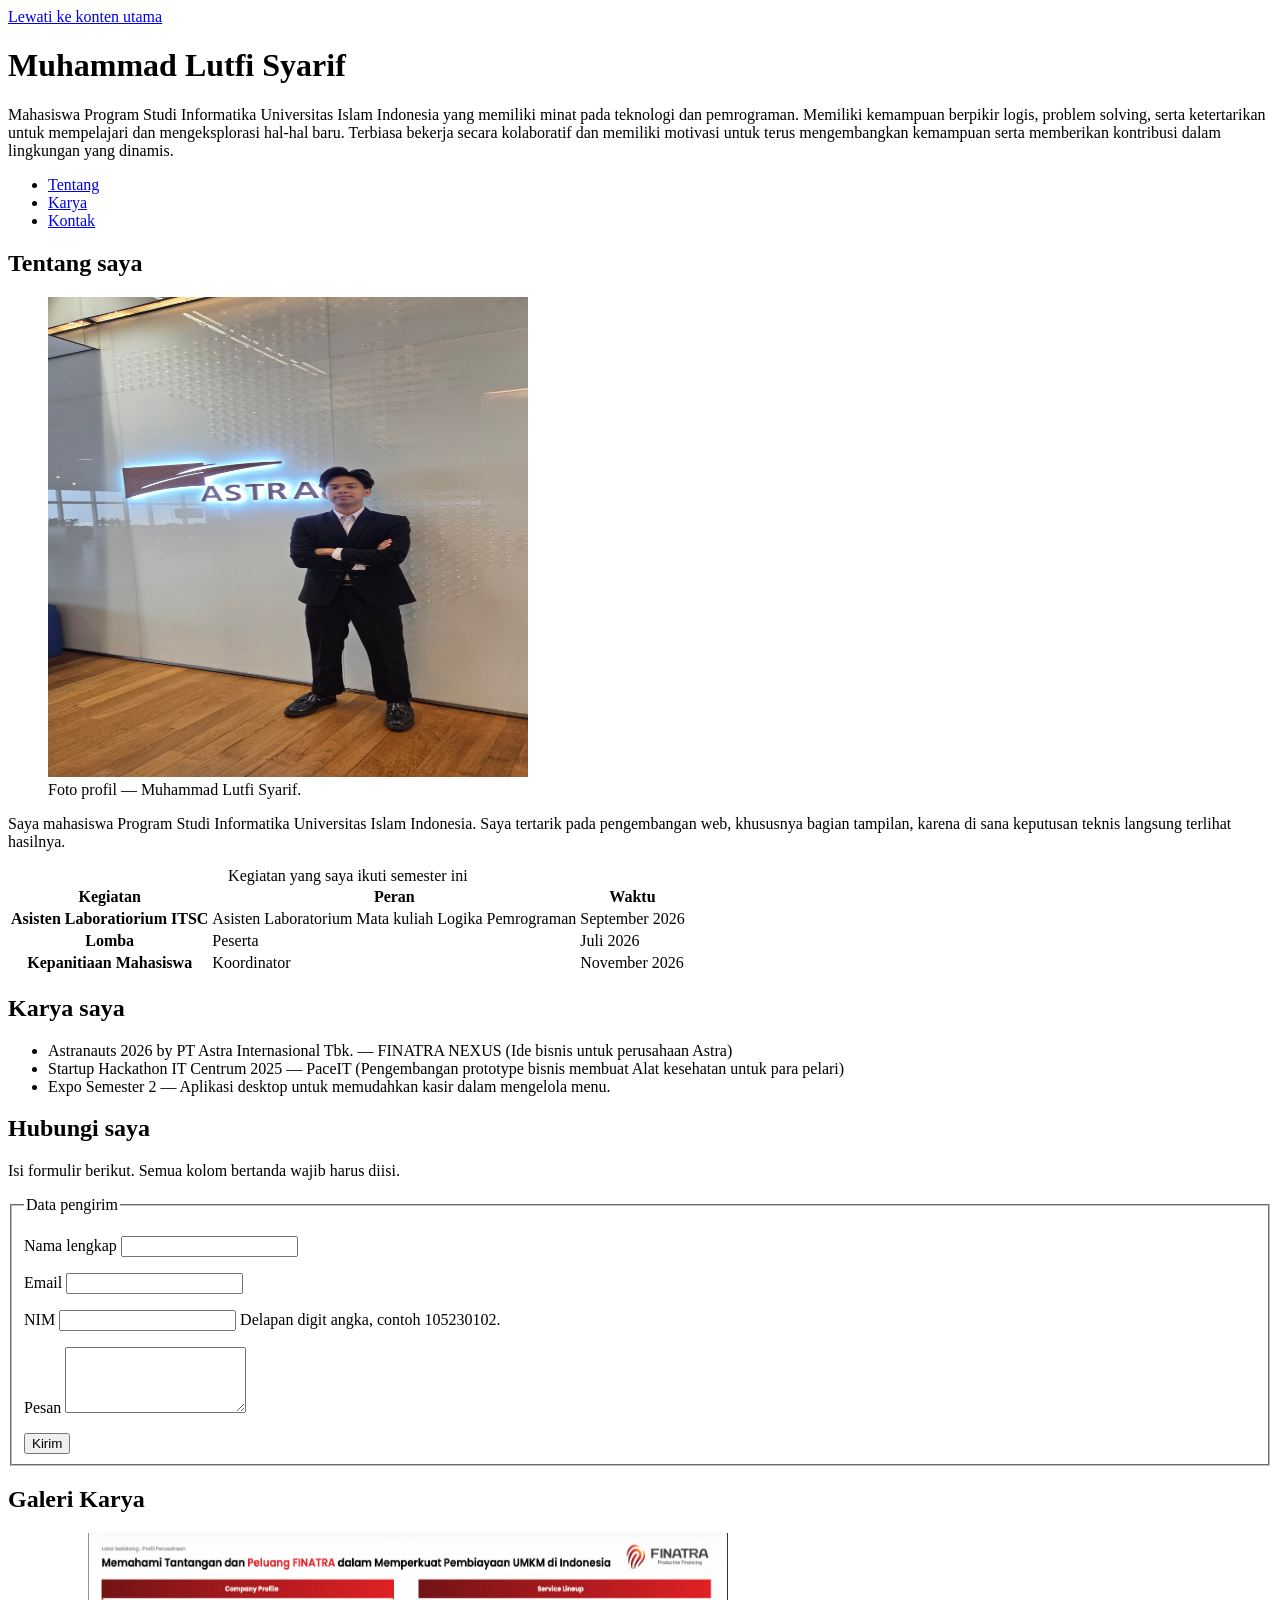
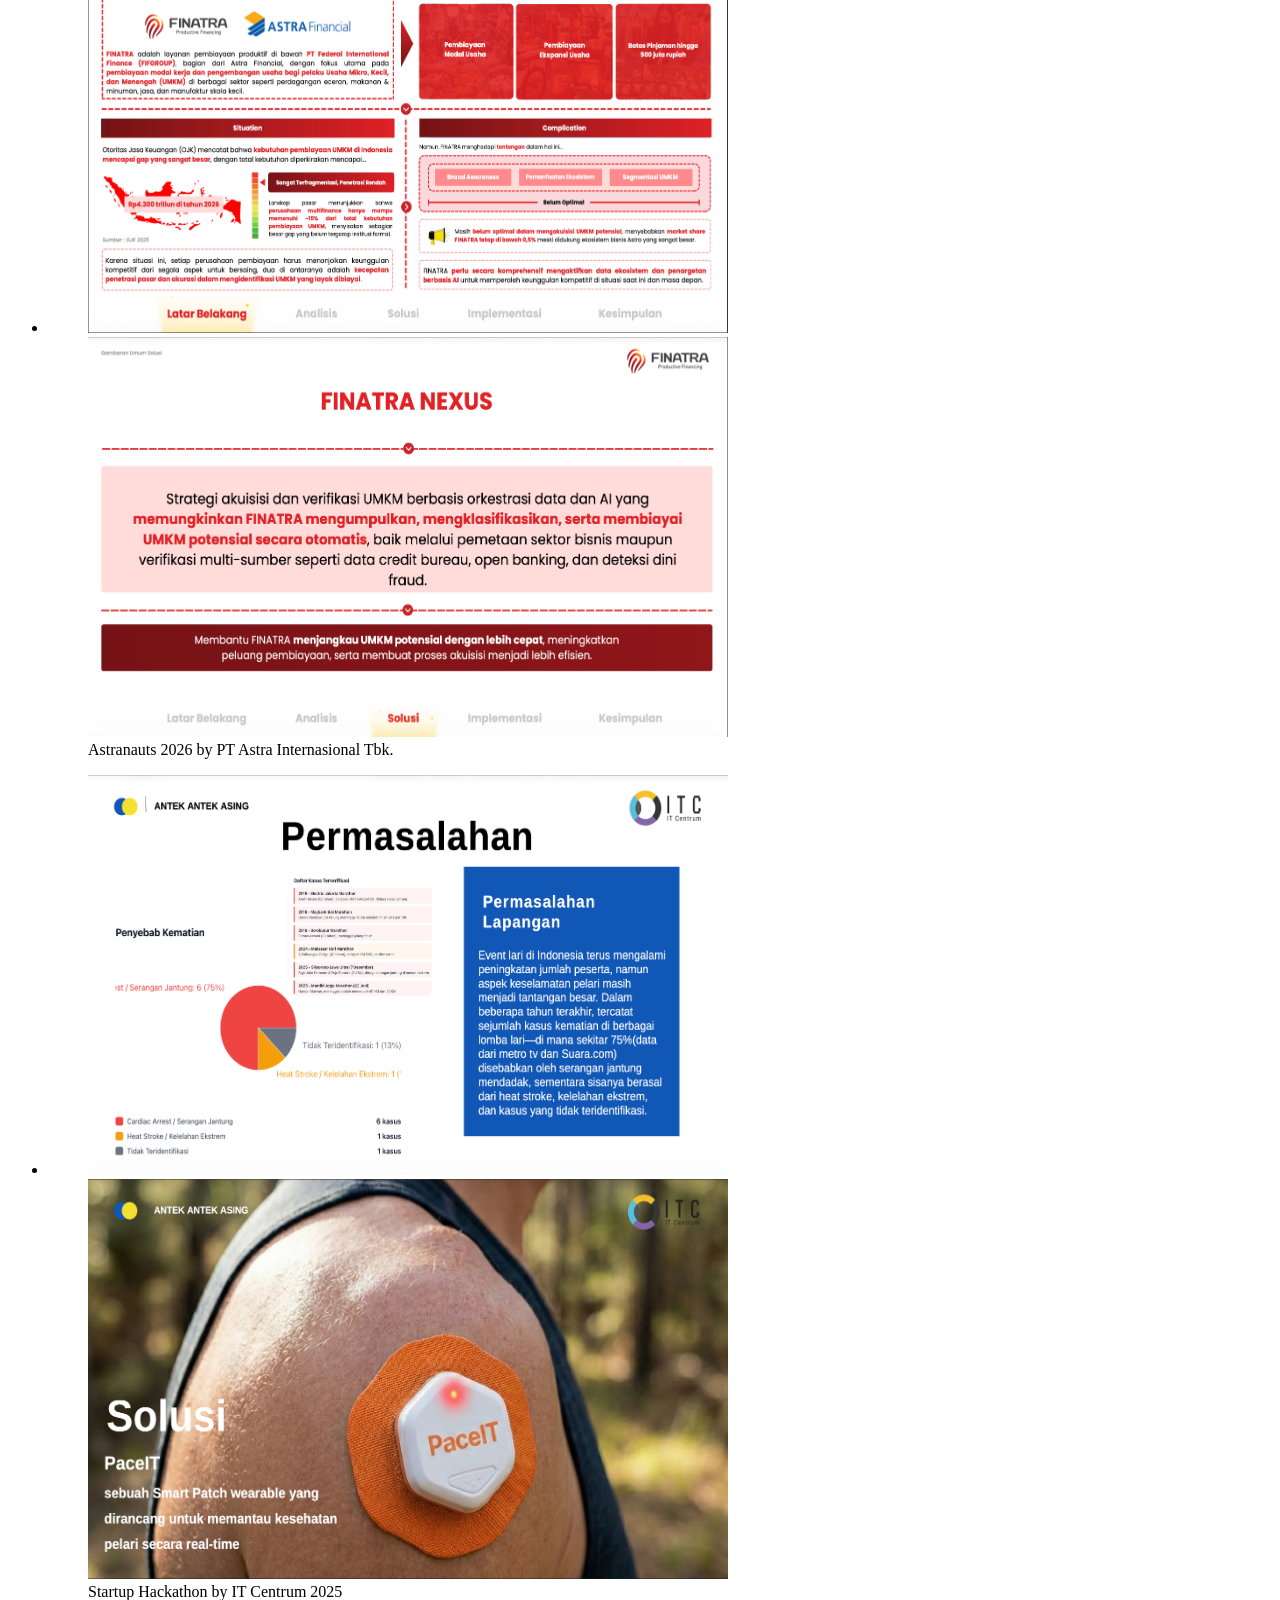
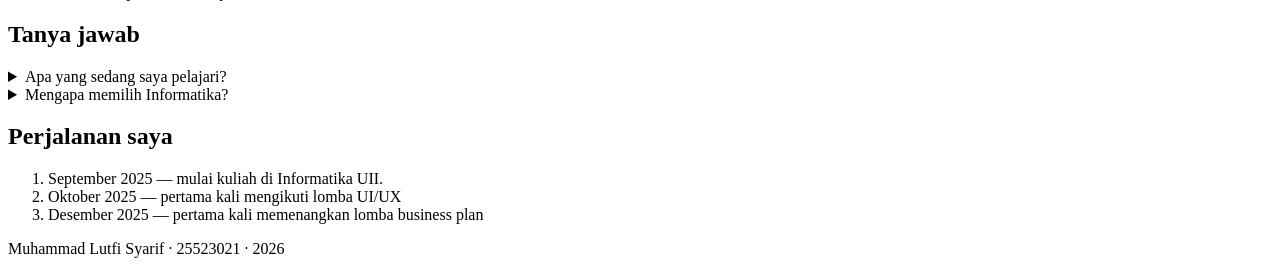
==== profil.html @ d267c4f4 "menambahkan 3 section" ====
<!DOCTYPE html>
<!--
  KERANGKA PROFIL — PABW 2026/2027 — Pertemuan 4
  ==================================================================
  Berkas ini SUDAH LENGKAP dan sudah lolos W3C Nu Html Checker serta
  Lighthouse Accessibility. JANGAN mengubah struktur, landmark, label,
  atau alt untuk memperbaiki tampilan — tampilan diubah dari berkas CSS.

  Tugas Anda di Pertemuan 4:
    1. Ganti isi yang ditandai  [ISI]  dengan milik Anda sendiri.
    2. Buat lima berkas CSS di folder css/ lalu buka komentar
       lima baris <link> di bawah  (lihat Lembar D).
    3. WAJIB — tambahkan MINIMAL TIGA bagian baru di dalam <main>,
       masing-masing memakai elemen semantik yang belum terpakai dan
       berbeda satu sama lain  (lihat Lembar B.3). Setiap bagian wajib
       diberi gaya memakai token yang sama, lalu dievaluasi W3C dan WCAG.
-->
<html lang="id">
<head>
  <meta charset="utf-8">
  <meta name="viewport" content="width=device-width, initial-scale=1">
  <meta name="color-scheme" content="light dark">
  <!-- ISI 1 — judul tab dan hasil pencarian. Ganti dengan nama Anda. -->
  <title>Profil Muhammad Lutfi Syarif — PABW 2026/2027</title>
  <meta name="description" content="Halaman profil mahasiswa PABW: tentang saya, karya, dan kontak.">

  <!-- LEMBAR D — buat lima berkas di folder css/, lalu buka komentar ini.
       URUTAN PEMUATAN MENENTUKAN CASCADE: tokens, base, layout, komponen, tema.
       Lapisan paling bawah menang tanpa perlu !important. -->
  <link rel="stylesheet" href="css/tokens.css">
  <link rel="stylesheet" href="css/base.css">
  <link rel="stylesheet" href="css/layout.css">
  <link rel="stylesheet" href="css/komponen.css">
  <link rel="stylesheet" href="css/tema.css">
</head>
<body>
  <a class="lewati" href="#utama">Lewati ke konten utama</a>

  <header class="kepala">
    <!-- ISI 2 — nama Anda, atau nama panggilan yang Anda pakai. -->
    <h1>Muhammad Lutfi Syarif</h1>
    <!-- ISI 3 — satu kalimat tentang diri Anda. -->
    <p class="tagline">Mahasiswa Program Studi Informatika Universitas Islam Indonesia yang memiliki minat
pada teknologi dan pemrograman. Memiliki kemampuan berpikir logis, problem solving,
serta ketertarikan untuk mempelajari dan mengeksplorasi hal-hal baru. Terbiasa bekerja
secara kolaboratif dan memiliki motivasi untuk terus mengembangkan kemampuan serta
memberikan kontribusi dalam lingkungan yang dinamis.</p>
    <nav aria-label="Navigasi utama">
      <ul>
        <li><a href="#tentang">Tentang</a></li>
        <li><a href="#karya">Karya</a></li>
        <li><a href="#kontak">Kontak</a></li>
      </ul>
    </nav>
  </header>

  <main id="utama">

    <section id="tentang">
      <h2>Tentang saya</h2>

      <figure class="foto">
        <!-- ISI 4 — pakai foto Anda sendiri dengan nama berkas yang sama,
             atau biarkan berkas contoh apa adanya. -->
        <img src="media/foto-profil.jpg"
             alt="Foto diri Nama Anda memakai kemeja putih."
             width="480" height="480" loading="lazy">
        <figcaption>Foto profil — Muhammad Lutfi Syarif.</figcaption>
      </figure>

      <!-- ISI 5 — dua sampai tiga kalimat: asal, minat, dan hal yang
           sedang Anda pelajari. -->
      <p>Saya mahasiswa Program Studi Informatika Universitas Islam Indonesia.
         Saya tertarik pada pengembangan web, khususnya bagian tampilan,
         karena di sana keputusan teknis langsung terlihat hasilnya.</p>

      <table>
        <!-- ISI 6 — judul tabel dan isi minimal tiga baris. -->
        <caption>Kegiatan yang saya ikuti semester ini</caption>
        <thead>
          <tr>
            <th scope="col">Kegiatan</th>
            <th scope="col">Peran</th>
            <th scope="col">Waktu</th>
          </tr>
        </thead>
        <tbody>
          <tr>
            <th scope="row">Asisten Laboratiorium ITSC</th>
            <td>Asisten Laboratorium Mata kuliah Logika Pemrograman</td>
            <td><time datetime="2026-09">September 2026</time></td>
          </tr>
          <tr>
            <th scope="row">Lomba</th>
            <td>Peserta</td>
            <td><time datetime="2026-10">Juli 2026</time></td>
          </tr>
          <tr>
            <th scope="row">Kepanitiaan Mahasiswa</th>
            <td>Koordinator</td>
            <td><time datetime="2026">November 2026</time></td>
          </tr>
        </tbody>
      </table>
    </section>

    <section id="karya">
      <h2>Karya saya</h2>
      <!-- ISI 7 — tiga karya, proyek, atau hal yang pernah Anda buat.
           Boleh tugas kuliah, karya pribadi, atau hobi. -->
      <ul>
        <li>Astranauts 2026 by PT Astra Internasional Tbk. — FINATRA NEXUS (Ide bisnis untuk perusahaan Astra)</li>
        <li>Startup Hackathon IT Centrum 2025 — PaceIT (Pengembangan prototype bisnis membuat Alat kesehatan untuk para pelari)</li>
        <li>Expo Semester 2 — Aplikasi desktop untuk memudahkan kasir dalam mengelola menu.</li>
      </ul>
    </section>

    <section id="kontak">
      <h2>Hubungi saya</h2>
      <p>Isi formulir berikut. Semua kolom bertanda wajib harus diisi.</p>

      <form action="#" method="post">
        <fieldset>
          <legend>Data pengirim</legend>

          <p>
            <label for="nama">Nama lengkap</label>
            <input id="nama" name="nama" type="text"
                   autocomplete="name" required>
          </p>

          <p>
            <label for="email">Email</label>
            <input id="email" name="email" type="email"
                   autocomplete="email" required>
          </p>

          <p>
            <label for="nim">NIM</label>
            <!-- ISI 8 — ganti angka di dalam pattern dengan NIM Anda sendiri. -->
            <input id="nim" name="nim" type="text" inputmode="numeric"
                   pattern="25523021{8}" aria-describedby="nim-bantuan" required>
            <span id="nim-bantuan">Delapan digit angka, contoh 105230102.</span>
          </p>

          <p>
            <label for="pesan">Pesan</label>
            <textarea id="pesan" name="pesan" rows="4" required></textarea>
          </p>

          <button type="submit">Kirim</button>
        </fieldset>
      </form>
    </section>

    <!-- STRUKTUR TAMBAHAN (Lembar B.3) — minimal tiga bagian baru di sini,
         sebelum tag penutup </main>. Wajib: satu <h2> per bagian, atribut id
         yang belum terpakai, elemen semantik yang berbeda satu sama lain, dan
         gaya memakai token yang sama. Tiga section di atas JANGAN diubah. -->

        <section id="galeri">
          <h2>Galeri Karya</h2>
          <ul class="galeri">
            <li>
              <figure>
                <img src="media/karya-1.png"
                alt="Tangkapan layar karya-1."
                width="640" height="400" loading="lazy">
                <img src="media/karya-2.png"
                alt="Tangkapan layar karya 2."
                width="640" height="400" loading="lazy">
              <figcaption>Astranauts 2026 by PT Astra Internasional Tbk.</figcaption>
              </figure>
            </li>
          <!-- ulangi <li> untuk karya kedua dan ketiga -->
              <li>
              <figure>
                <img src="media/karya-3.png"
                alt="Tangkapan layar karya-3."
                width="640" height="400" loading="lazy">
                <img src="media/karya-4.png"
                alt="Tangkapan layar karya 4."
                width="640" height="400" loading="lazy">
              <figcaption>Startup Hackathon by IT Centrum 2025</figcaption>
              </figure>
            </li>
          </ul>
        </section>

        <section id="tanya-jawab">
          <h2>Tanya jawab</h2>

            <details>
              <summary>Apa yang sedang saya pelajari?</summary>
              <p>CSS dan cara menyusun tampilan yang konsisten lewat token.</p>
            </details>

            <details>
              <summary>Mengapa memilih Informatika?</summary>
              <p> Saya tertarik dengan teknologi dan ingin mempelajari cara
                membuat solusi menggunakan perangkat lunak.</p>
            </details>
        </section>

        <section id="lini-masa">
          <h2>Perjalanan saya</h2>
            <ol class="lini">
              <li><time datetime="2025-09">September 2025</time> — mulai kuliah di Informatika UII.</li>
              <li><time datetime="2025-10">Oktober 2025</time> — pertama kali mengikuti lomba UI/UX</li>
              <li><time datetime="2025-12">Desember 2025</time> — pertama kali memenangkan lomba business plan</li>
            </ol>
        </section>

  </main>

  <footer class="kaki">
    <!-- ISI 9 — nama, NIM, tahun. -->
    <p>Muhammad Lutfi Syarif · 25523021 · <time datetime="2026">2026</time></p>
  </footer>
</body>
</html>
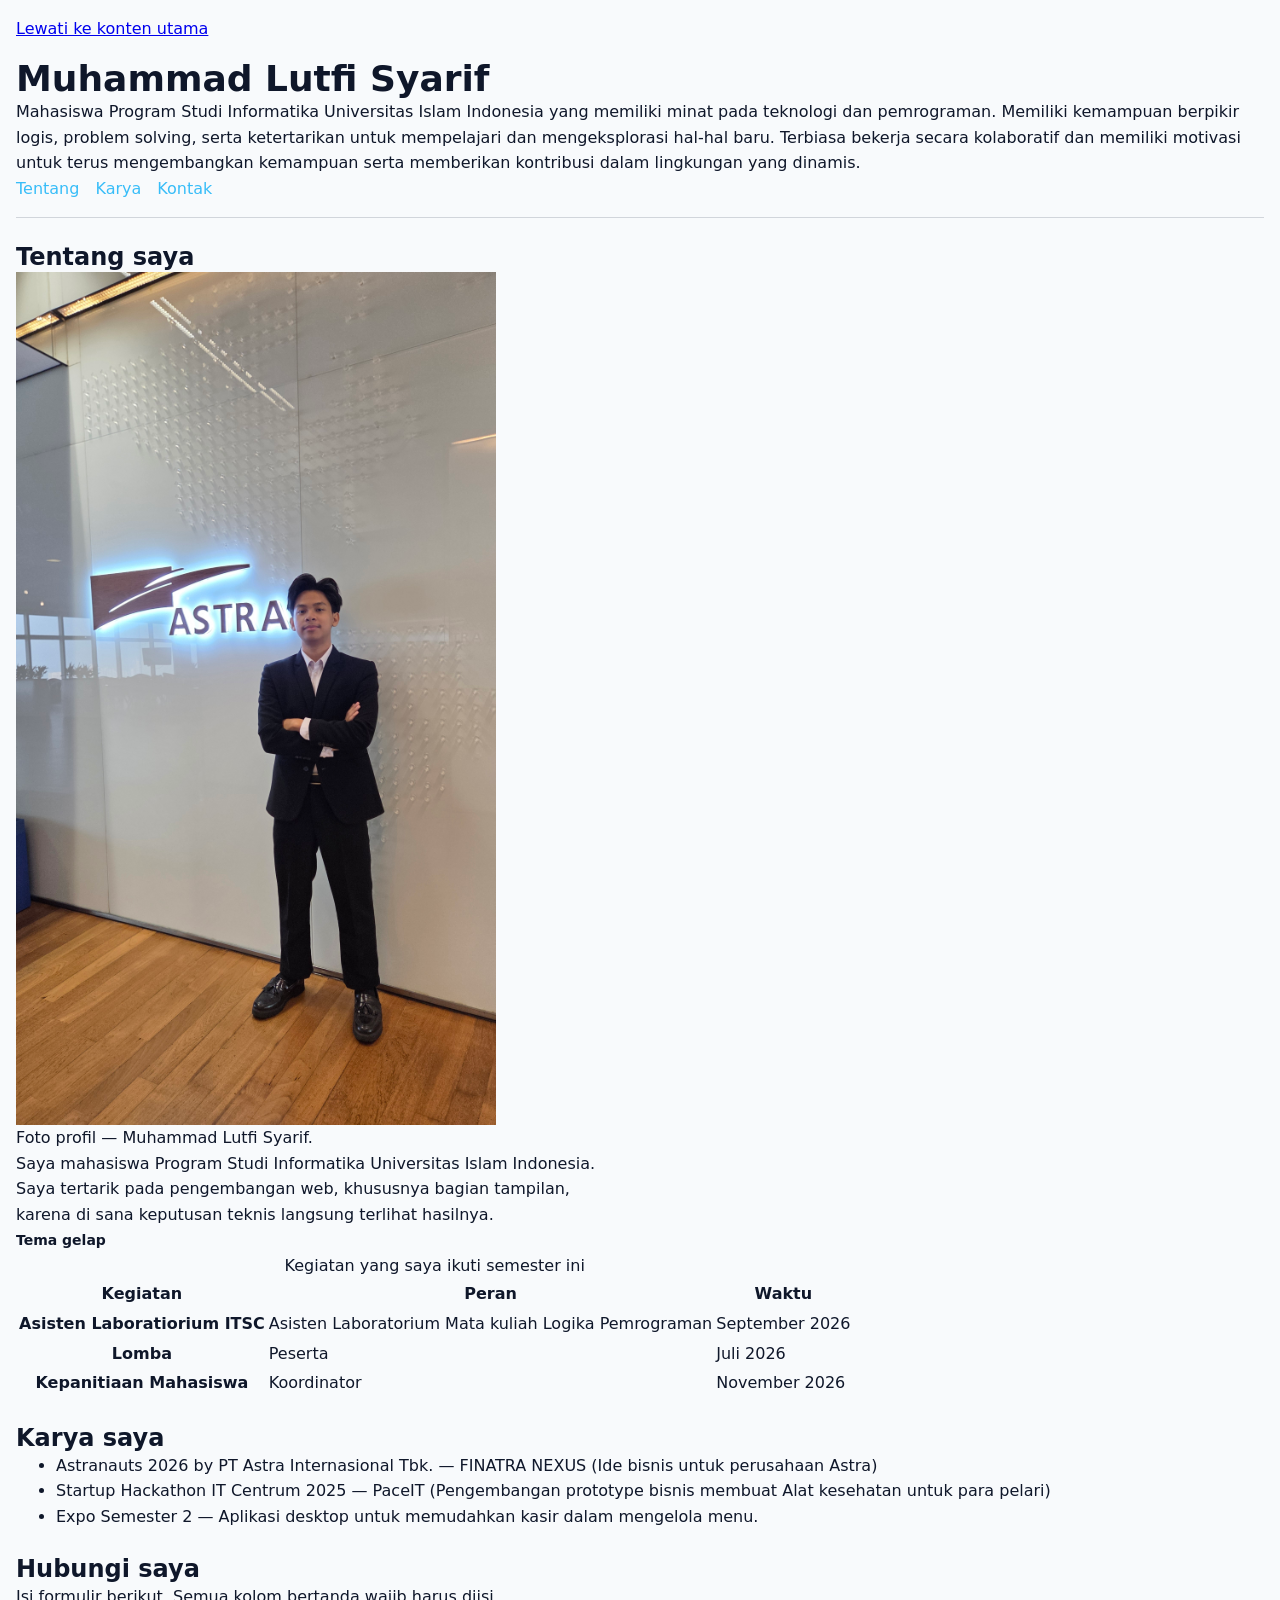
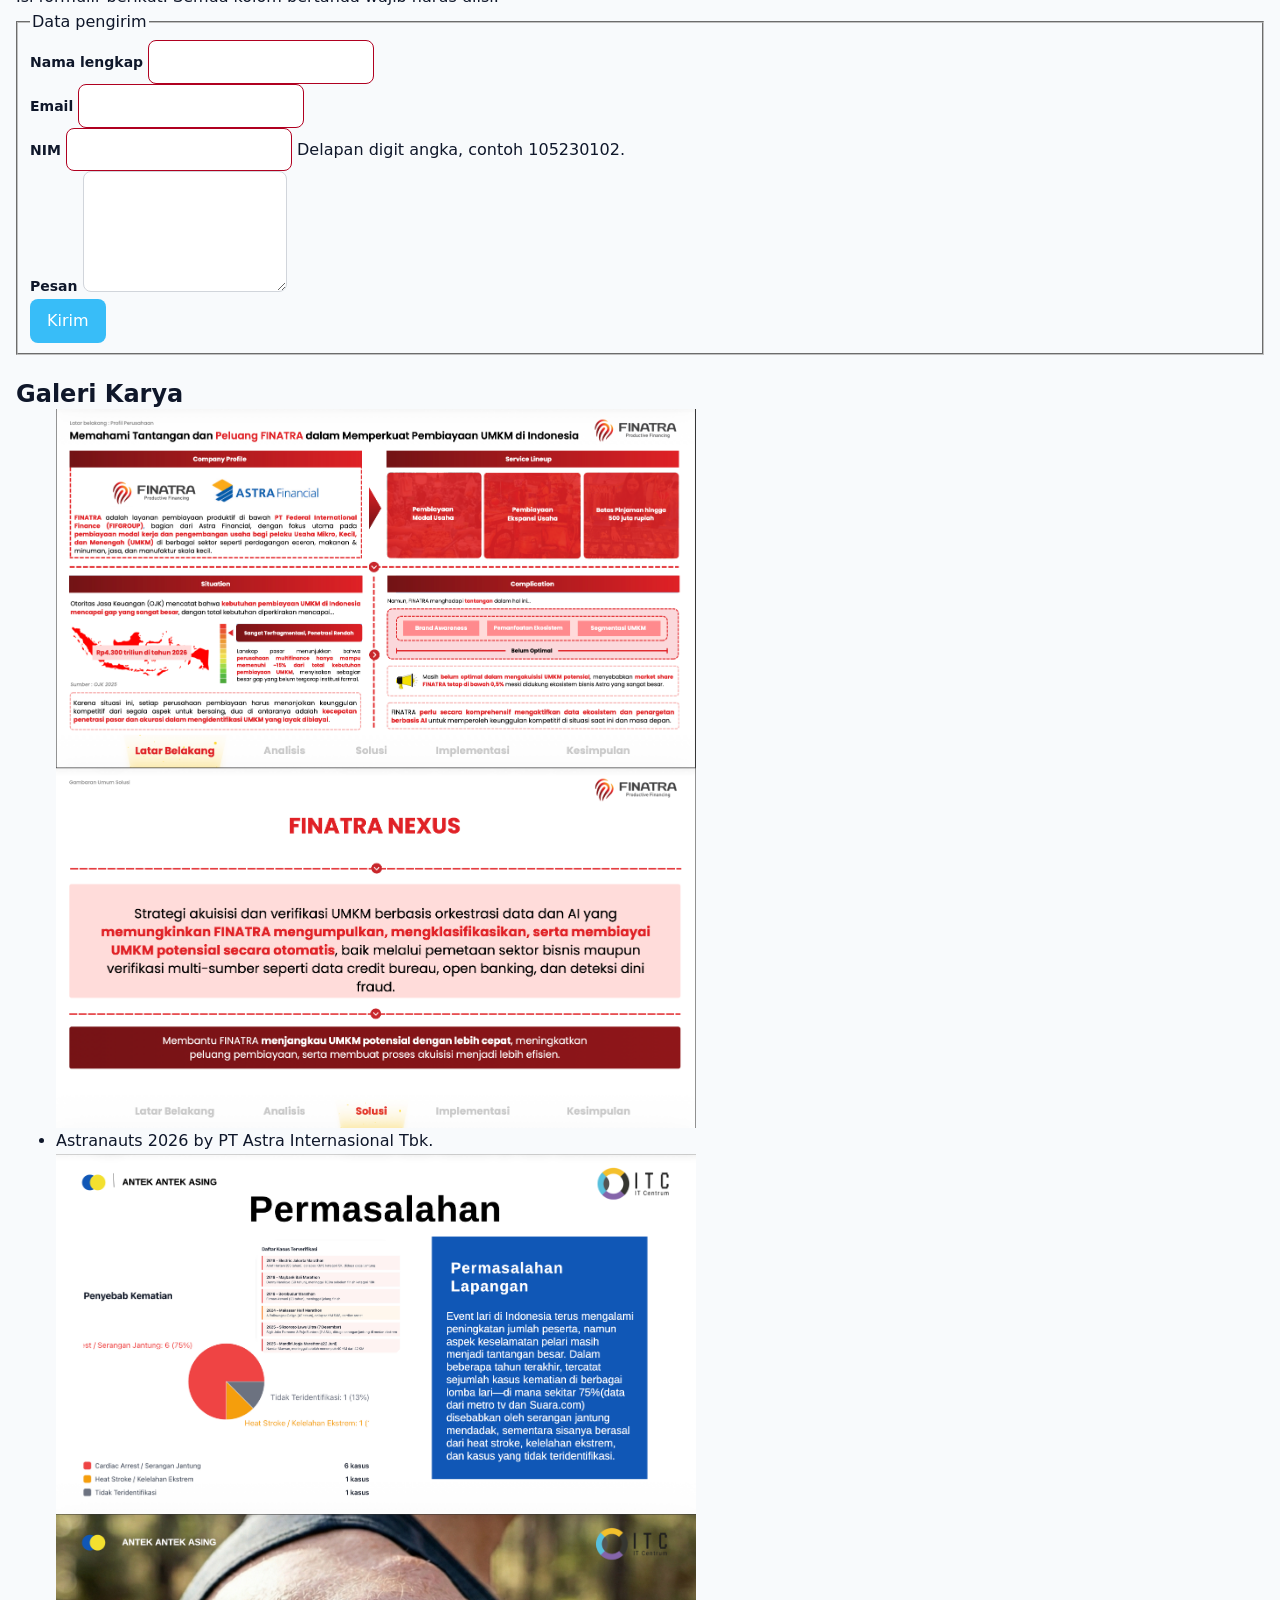
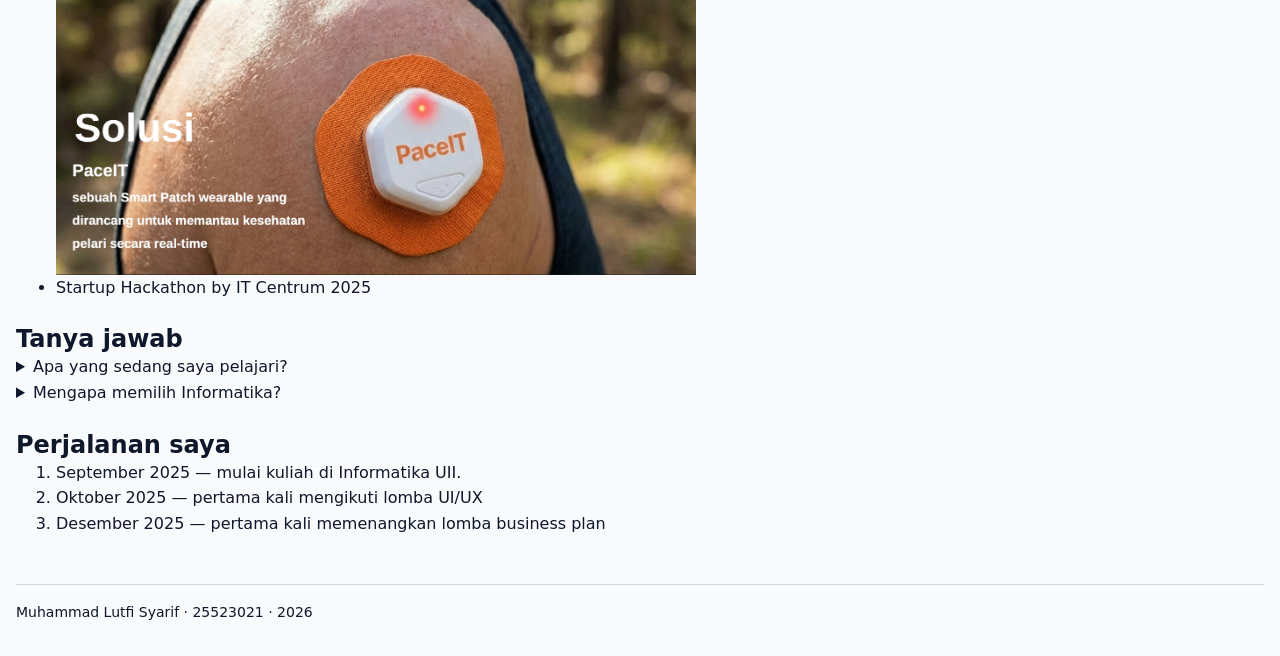
==== commit 9ed0ca1c: "Pertemuan 4: tema gelap dan tombol pengalih" ====
--- a/profil.html
+++ b/profil.html
@@ -74,6 +74,10 @@
          Saya tertarik pada pengembangan web, khususnya bagian tampilan,
          karena di sana keputusan teknis langsung terlihat hasilnya.</p>
 
+        <input type="checkbox" id="tema" class="pengalih-tema">
+        <label for="tema" class="tombol-tema">Tema gelap</label>
+
+
       <table>
         <!-- ISI 6 — judul tabel dan isi minimal tiga baris. -->
         <caption>Kegiatan yang saya ikuti semester ini</caption>
--- a/css/tokens.css
+++ b/css/tokens.css
@@ -0,0 +1,35 @@
+/* LAPIS 1 — primitif: nilai mentah, tidak menyebut peran apa pun */
+:root {
+  --blue-700:  #38BDF8;
+  --blue-500:  #7DD3FC;
+  --gray-50:   #F8FAFC;
+  --gray-900:  #0F172A;
+ 
+  --space-1: 0.25rem;
+  --space-2: 0.5rem;
+  --space-3: 0.75rem;
+  --space-4: 1rem;
+  --space-6: 1.5rem;
+ 
+  --radius-md: 0.5rem;
+  --shadow-1:  0 1px 3px rgba(0, 0, 0, .10);
+ 
+  --text-sm:  0.875rem;
+  --text-md:  1rem;
+  --text-xl:  1.5rem;
+  --text-3xl: 2.25rem;
+}
+ 
+/* LAPIS 2 — semantik: peran. Isinya mengacu ke lapis 1. */
+:root {
+  --color-bg:       var(--gray-50);
+  --color-fg:       var(--gray-900);
+  --color-surface:  #FFFFFF;
+  --color-border:   #D1D5DB;
+  --color-primary:  var(--blue-700);
+  --color-danger:   #B00020;
+  --color-focus:    var(--blue-500);
+ 
+  --card-pad:       var(--space-4);
+  --section-gap:    var(--space-6);
+}
--- a/css/base.css
+++ b/css/base.css
@@ -0,0 +1,27 @@
+*, *::before, *::after {
+  box-sizing: border-box;      /* width sudah mencakup padding + border */
+}
+ 
+* { margin: 0; }               /* hapus jarak bawaan; atur sendiri memakai gap */
+ 
+img { max-width: 100%; height: auto; display: block; }
+
+html {
+  font-size: 100%;            /* ikuti pengaturan pengguna, jangan dipatok */
+}
+ 
+body {
+  font-family: system-ui, "Segoe UI", Roboto, sans-serif;
+  font-size: var(--text-md);
+  line-height: 1.6;           /* 1.5-1.7 nyaman untuk teks isi */
+  color: var(--color-fg);
+  background: var(--color-bg);
+  padding: var(--space-4);
+}
+ 
+h1 { font-size: var(--text-3xl); line-height: 1.15; }
+h2 { font-size: var(--text-xl);  line-height: 1.25; }
+h3 { font-size: var(--text-md); }
+ 
+/* Batasi panjang baris supaya mata mudah berpindah baris */
+main p { max-width: 60ch; }
--- a/css/layout.css
+++ b/css/layout.css
@@ -0,0 +1,56 @@
+header {
+  padding-block: var(--space-4);
+  border-bottom: 1px solid var(--color-border);
+}
+ 
+.header-baris {                /* <div class="header-baris"> di dalam header */
+  display: flex;
+  align-items: center;          /* sumbu silang: rata tengah */
+  justify-content: space-between; /* sumbu utama: judul kiri, menu kanan */
+  gap: var(--space-4);
+  flex-wrap: wrap;              /* turun baris di layar sempit, jangan meluber */
+}
+ 
+nav ul {
+  display: flex;
+  gap: var(--space-4);
+  list-style: none;             /* daftar nav tanpa butir */
+  padding: 0;
+}
+ 
+nav a {
+  color: var(--color-primary);
+  text-decoration: none;
+}
+ 
+nav a:hover { text-decoration: underline; }
+
+main {
+  display: flex;
+  flex-direction: column;
+  gap: var(--section-gap);      /* jarak antar bagian, tanpa margin */
+  padding-block: var(--space-6);
+}
+ 
+.katalog {
+  display: flex;
+  flex-wrap: wrap;              /* kunci responsif: kartu turun sendiri */
+  gap: var(--space-4);
+}
+ 
+.kartu {
+  flex: 1 1 16rem;              /* tumbuh, menyusut, lebar dasar 16rem */
+  background: var(--color-surface);
+  border: 1px solid var(--color-border);
+  border-radius: var(--radius-md);
+  box-shadow: var(--shadow-1);
+  padding: var(--card-pad);
+}
+ 
+footer {
+  margin-top: var(--space-6);
+  padding-block: var(--space-4);
+  border-top: 1px solid var(--color-border);
+  color: var(--color-fg);       /* hindari abu pucat yang gagal kontras */
+  font-size: var(--text-sm);
+}
--- a/css/komponen.css
+++ b/css/komponen.css
@@ -0,0 +1,51 @@
+.form-kolom {
+  display: flex;
+  flex-direction: column;
+  gap: var(--space-2);          /* jarak label ke isian, seragam */
+}
+ 
+label {
+  font-size: var(--text-sm);
+  font-weight: 600;
+}
+ 
+input, select, textarea {
+  font: inherit;                /* kolom isian ikut ukuran huruf halaman */
+  padding: var(--space-2) var(--space-3);
+  border: 1px solid var(--color-border);
+  border-radius: var(--radius-md);
+  background: var(--color-surface);
+  color: var(--color-fg);
+}
+ 
+button {
+  font: inherit;
+  padding: var(--space-2) var(--space-4);
+  border: 1px solid transparent;
+  border-radius: var(--radius-md);
+  background: var(--color-primary);
+  color: var(--color-surface);
+  cursor: pointer;
+}
+
+/* :focus-visible hanya muncul saat pengguna memakai papan ketik */
+:focus-visible {
+  outline: 2px solid var(--color-focus);
+  outline-offset: 2px;
+}
+ 
+/* JANGAN seperti ini — pengguna papan ketik kehilangan jejak */
+/* *:focus { outline: none; } */
+
+/* SALAH — form tampak merah padahal pengguna belum menyentuhnya */
+input:invalid { border-color: var(--color-danger); }
+ 
+/* BENAR — hanya setelah pengguna mengetik sesuatu yang tidak sah */
+input:user-invalid {
+  border-color: var(--color-danger);
+  border-width: 2px;
+}
+ 
+/* Pesan galat: sembunyikan selama belum tidak-sah, tampilkan saat perlu */
+.pesan-galat       { display: none; color: var(--color-danger); font-size: var(--text-sm); }
+.form-kolom:has(input:user-invalid) .pesan-galat { display: block; }
--- a/css/tema.css
+++ b/css/tema.css
@@ -0,0 +1,27 @@
+/* Ikut pengaturan sistem: lapis semantik saja yang diganti */
+@media (prefers-color-scheme: dark) {
+  :root {
+    --color-bg:      #0F172A;
+    --color-fg:      #E2E8F0;
+    --color-surface: #1E293B;
+    --color-border:  #334155;
+    --color-primary: #38BDF8;   /* versi lebih terang agar kontras tetap lolos */
+    --color-danger:  #FF8A8A;
+    --color-focus:   #FFC000;
+    --shadow-1:      0 1px 3px rgba(0, 0, 0, .45);
+  }
+}
+
+.pengalih-tema { position: absolute; opacity: 0; pointer-events: none; }
+ 
+/* Pilihan manual HARUS berada setelah blok media query,
+   supaya menang saat keduanya menyala bersamaan. */
+:root:has(#tema:checked) {
+  --color-bg:      #0F172A;
+  --color-fg:      #E2E8F0;
+  --color-surface: #1E293B;
+  --color-border:  #334155;
+  --color-primary: #7DA9F7;
+  --color-danger:  #FF8A8A;
+  --color-focus:   #FFC000;
+}
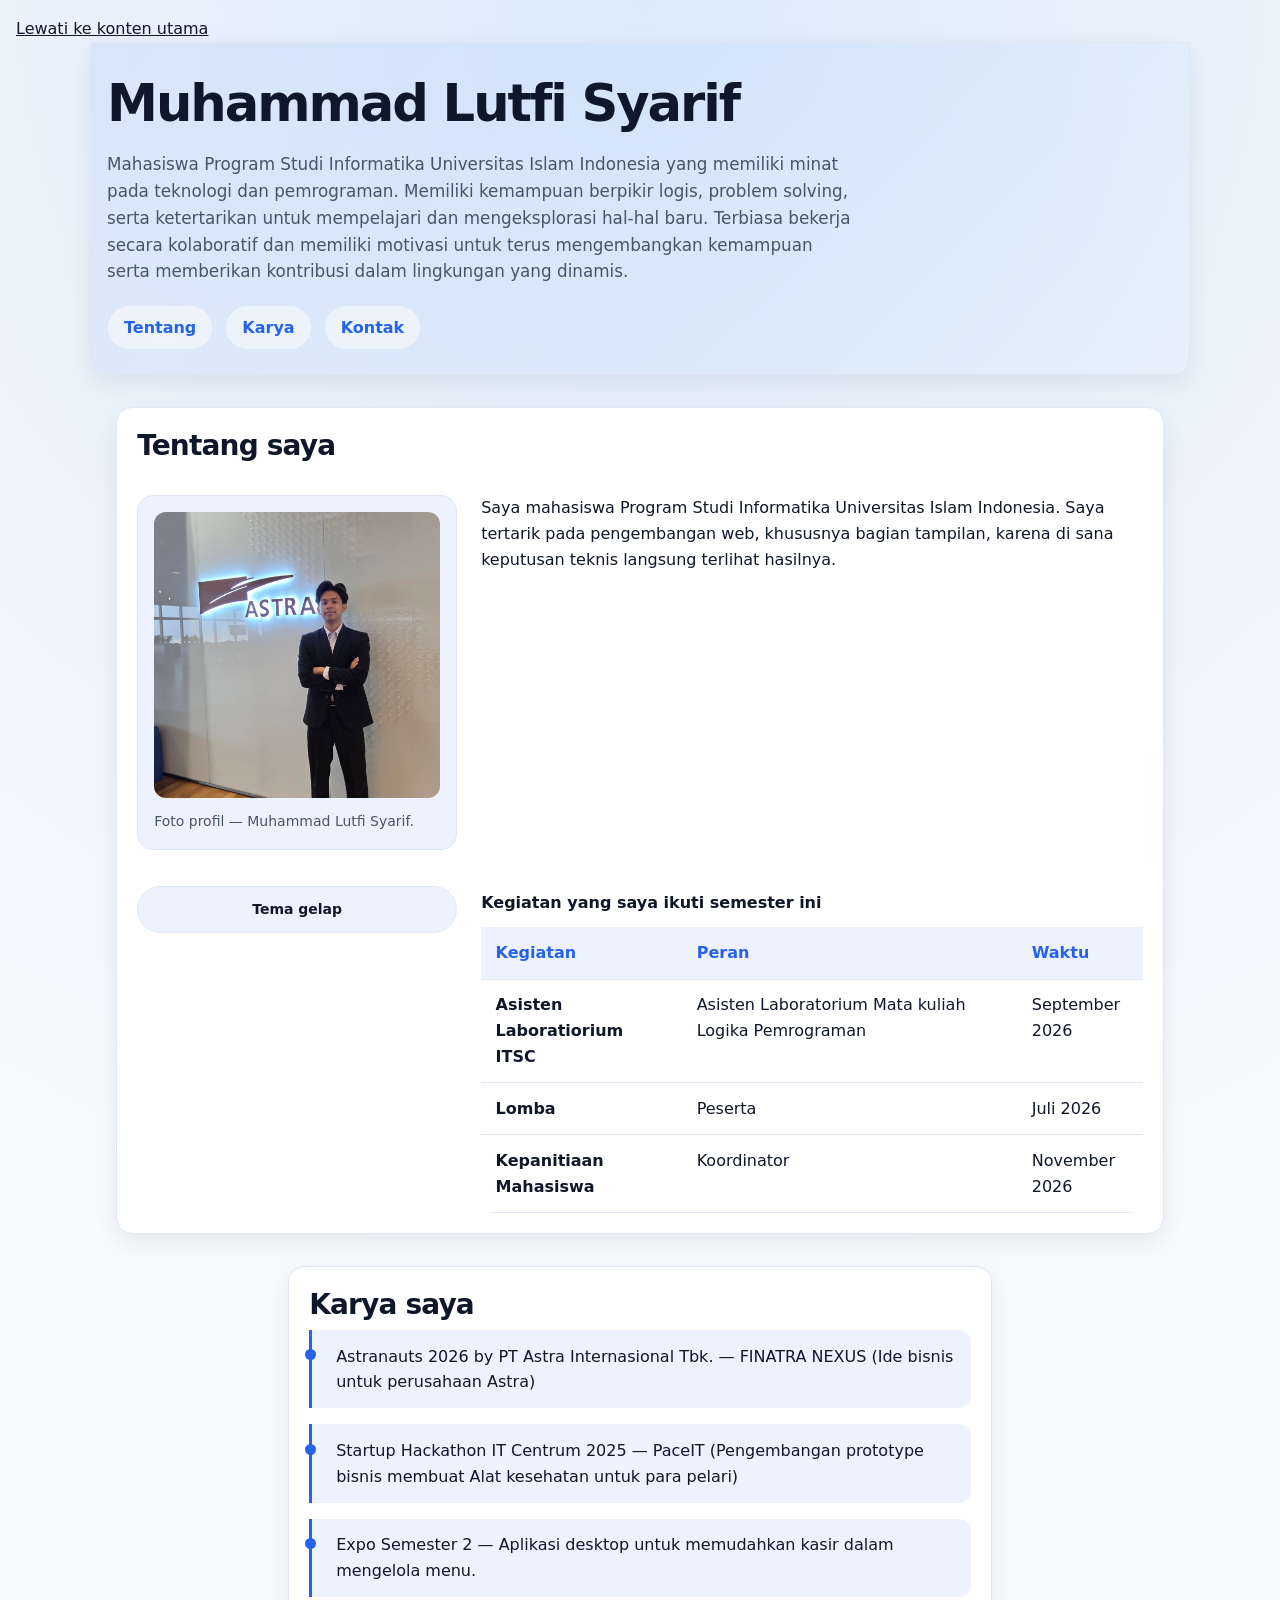
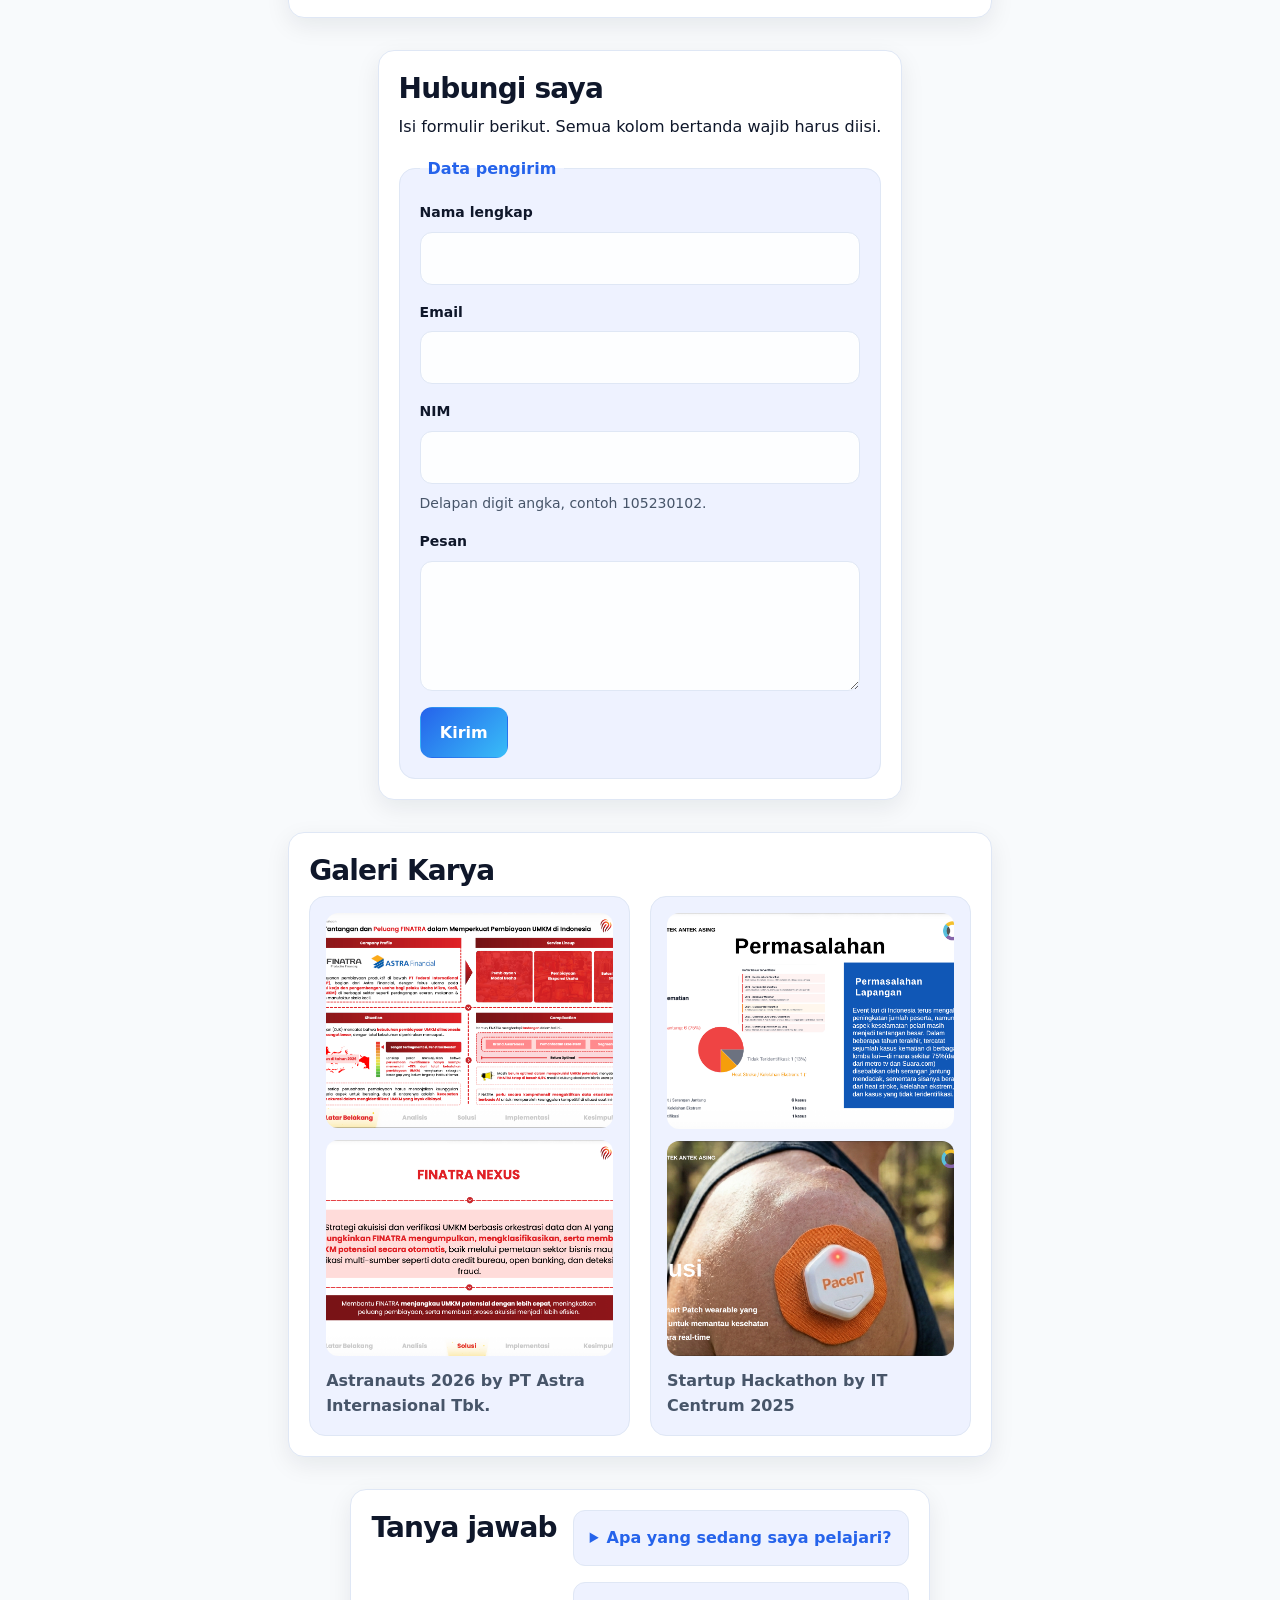
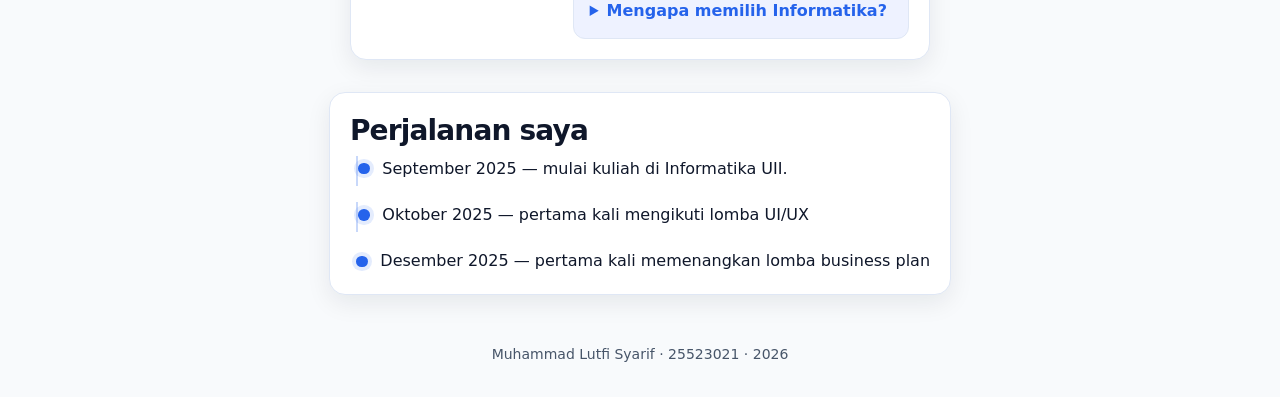
==== commit 1b264355: "finalisasi web" ====
--- a/profil.html
+++ b/profil.html
@@ -78,34 +78,36 @@
         <label for="tema" class="tombol-tema">Tema gelap</label>
 
 
-      <table>
-        <!-- ISI 6 — judul tabel dan isi minimal tiga baris. -->
-        <caption>Kegiatan yang saya ikuti semester ini</caption>
-        <thead>
-          <tr>
-            <th scope="col">Kegiatan</th>
-            <th scope="col">Peran</th>
-            <th scope="col">Waktu</th>
-          </tr>
-        </thead>
-        <tbody>
-          <tr>
-            <th scope="row">Asisten Laboratiorium ITSC</th>
-            <td>Asisten Laboratorium Mata kuliah Logika Pemrograman</td>
-            <td><time datetime="2026-09">September 2026</time></td>
-          </tr>
-          <tr>
-            <th scope="row">Lomba</th>
-            <td>Peserta</td>
-            <td><time datetime="2026-10">Juli 2026</time></td>
-          </tr>
-          <tr>
-            <th scope="row">Kepanitiaan Mahasiswa</th>
-            <td>Koordinator</td>
-            <td><time datetime="2026">November 2026</time></td>
-          </tr>
-        </tbody>
-      </table>
+      <div class="table-wrap">
+        <table>
+          <!-- ISI 6 — judul tabel dan isi minimal tiga baris. -->
+          <caption>Kegiatan yang saya ikuti semester ini</caption>
+          <thead>
+            <tr>
+              <th scope="col">Kegiatan</th>
+              <th scope="col">Peran</th>
+              <th scope="col">Waktu</th>
+            </tr>
+          </thead>
+          <tbody>
+            <tr>
+              <th scope="row">Asisten Laboratiorium ITSC</th>
+              <td>Asisten Laboratorium Mata kuliah Logika Pemrograman</td>
+              <td><time datetime="2026-09">September 2026</time></td>
+            </tr>
+            <tr>
+              <th scope="row">Lomba</th>
+              <td>Peserta</td>
+              <td><time datetime="2026-10">Juli 2026</time></td>
+            </tr>
+            <tr>
+              <th scope="row">Kepanitiaan Mahasiswa</th>
+              <td>Koordinator</td>
+              <td><time datetime="2026">November 2026</time></td>
+            </tr>
+          </tbody>
+        </table>
+      </div>
     </section>
 
     <section id="karya">
--- a/css/tokens.css
+++ b/css/tokens.css
@@ -1,35 +1,51 @@
 /* LAPIS 1 — primitif: nilai mentah, tidak menyebut peran apa pun */
 :root {
-  --blue-700:  #38BDF8;
-  --blue-500:  #7DD3FC;
-  --gray-50:   #F8FAFC;
-  --gray-900:  #0F172A;
+  --blue-900: #0f172a;
+  --blue-700: #2563eb;
+  --blue-500: #60a5fa;
+  --cyan-400: #38bdf8;
+  --gray-50:  #f8fafc;
+  --gray-100: #eef2ff;
+  --gray-200: #dfe7f5;
+  --gray-700: #475569;
+  --gray-900: #0f172a;
+  --white: #ffffff;
  
   --space-1: 0.25rem;
   --space-2: 0.5rem;
   --space-3: 0.75rem;
   --space-4: 1rem;
+  --space-5: 1.25rem;
   --space-6: 1.5rem;
+  --space-8: 2rem;
+  --space-10: 2.5rem;
  
-  --radius-md: 0.5rem;
-  --shadow-1:  0 1px 3px rgba(0, 0, 0, .10);
+  --radius-sm: 0.375rem;
+  --radius-md: 0.75rem;
+  --radius-lg: 1rem;
+  --shadow-1: 0 8px 24px rgba(15, 23, 42, 0.08);
  
-  --text-sm:  0.875rem;
-  --text-md:  1rem;
-  --text-xl:  1.5rem;
-  --text-3xl: 2.25rem;
+  --text-sm: 0.875rem;
+  --text-md: 1rem;
+  --text-lg: 1.125rem;
+  --text-xl: 1.75rem;
+  --text-3xl: clamp(2.2rem, 4vw, 3.5rem);
 }
  
 /* LAPIS 2 — semantik: peran. Isinya mengacu ke lapis 1. */
 :root {
   --color-bg:       var(--gray-50);
   --color-fg:       var(--gray-900);
-  --color-surface:  #FFFFFF;
-  --color-border:   #D1D5DB;
+  --color-surface:  var(--white);
+  --color-surface-soft: var(--gray-100);
+  --color-border:   var(--gray-200);
   --color-primary:  var(--blue-700);
-  --color-danger:   #B00020;
+  --color-primary-soft: var(--cyan-400);
+  --color-danger:   #b91c1c;
   --color-focus:    var(--blue-500);
+  --color-muted:    var(--gray-700);
  
-  --card-pad:       var(--space-4);
-  --section-gap:    var(--space-6);
+  --card-pad:       var(--space-5);
+  --section-gap:    var(--space-8);
+  --container:      1100px;
 }
--- a/css/base.css
+++ b/css/base.css
@@ -1,27 +1,89 @@
 *, *::before, *::after {
-  box-sizing: border-box;      /* width sudah mencakup padding + border */
+  box-sizing: border-box;
 }
- 
-* { margin: 0; }               /* hapus jarak bawaan; atur sendiri memakai gap */
- 
-img { max-width: 100%; height: auto; display: block; }
+
+* {
+  margin: 0;
+}
 
 html {
-  font-size: 100%;            /* ikuti pengaturan pengguna, jangan dipatok */
+  font-size: 100%;
+  scroll-behavior: smooth;
 }
- 
+
 body {
   font-family: system-ui, "Segoe UI", Roboto, sans-serif;
   font-size: var(--text-md);
-  line-height: 1.6;           /* 1.5-1.7 nyaman untuk teks isi */
+  line-height: 1.6;
   color: var(--color-fg);
-  background: var(--color-bg);
-  padding: var(--space-4);
+  background:
+    radial-gradient(circle at top, rgba(96, 165, 250, 0.18), transparent 35%),
+    var(--color-bg);
+  padding: var(--space-4) var(--space-4) var(--space-8);
 }
- 
-h1 { font-size: var(--text-3xl); line-height: 1.15; }
-h2 { font-size: var(--text-xl);  line-height: 1.25; }
-h3 { font-size: var(--text-md); }
- 
-/* Batasi panjang baris supaya mata mudah berpindah baris */
-main p { max-width: 60ch; }+
+img {
+  max-width: 100%;
+  height: auto;
+  display: block;
+}
+
+a {
+  color: inherit;
+}
+
+h1,
+h2,
+h3,
+p,
+ul,
+ol,
+figure,
+blockquote,
+details {
+  margin: 0;
+}
+
+h1 {
+  font-size: var(--text-3xl);
+  line-height: 1.1;
+  letter-spacing: -0.04em;
+}
+
+h2 {
+  font-size: var(--text-xl);
+  line-height: 1.25;
+  letter-spacing: -0.03em;
+}
+
+h3 {
+  font-size: var(--text-lg);
+  line-height: 1.3;
+}
+
+main p,
+main li,
+main label,
+main table,
+main summary,
+main figcaption,
+main span {
+  max-width: 65ch;
+}
+
+main section,
+header.kepala,
+footer.kaki {
+  max-width: var(--container);
+  margin-inline: auto;
+}
+
+figure {
+  margin: 0;
+}
+
+button,
+input,
+textarea {
+  font: inherit;
+}
--- a/css/layout.css
+++ b/css/layout.css
@@ -1,56 +1,355 @@
-header {
-  padding-block: var(--space-4);
-  border-bottom: 1px solid var(--color-border);
-}
- 
-.header-baris {                /* <div class="header-baris"> di dalam header */
-  display: flex;
-  align-items: center;          /* sumbu silang: rata tengah */
-  justify-content: space-between; /* sumbu utama: judul kiri, menu kanan */
-  gap: var(--space-4);
-  flex-wrap: wrap;              /* turun baris di layar sempit, jangan meluber */
-}
- 
+header.kepala {
+  display: grid;
+  gap: var(--space-5);
+  padding: var(--space-8) var(--space-4) var(--space-6);
+  background: linear-gradient(135deg, rgba(37, 99, 235, 0.08), rgba(96, 165, 250, 0.04));
+  border: 1px solid var(--color-border);
+  border-radius: 0 0 var(--radius-lg) var(--radius-lg);
+  box-shadow: var(--shadow-1);
+}
+
+header.kepala h1 {
+  max-width: 18ch;
+}
+
+header.kepala .tagline {
+  max-width: 70ch;
+  color: var(--color-muted);
+  font-size: 1.05rem;
+}
+
 nav ul {
   display: flex;
-  gap: var(--space-4);
-  list-style: none;             /* daftar nav tanpa butir */
+  flex-wrap: wrap;
+  gap: var(--space-3);
+  list-style: none;
   padding: 0;
 }
- 
+
 nav a {
+  display: inline-flex;
+  align-items: center;
+  justify-content: center;
+  min-height: 2.5rem;
+  padding: 0.55rem 1rem;
+  border: 1px solid var(--color-border);
+  border-radius: 999px;
+  background: rgba(255, 255, 255, 0.5);
   color: var(--color-primary);
   text-decoration: none;
-}
- 
-nav a:hover { text-decoration: underline; }
+  font-weight: 600;
+  transition: transform 0.2s ease, background 0.2s ease, border-color 0.2s ease;
+}
+
+nav a:hover,
+nav a:focus-visible {
+  transform: translateY(-1px);
+  background: var(--color-primary);
+  border-color: var(--color-primary);
+  color: var(--color-surface);
+  text-decoration: none;
+}
 
 main {
   display: flex;
   flex-direction: column;
-  gap: var(--section-gap);      /* jarak antar bagian, tanpa margin */
-  padding-block: var(--space-6);
-}
- 
-.katalog {
-  display: flex;
-  flex-wrap: wrap;              /* kunci responsif: kartu turun sendiri */
-  gap: var(--space-4);
-}
- 
-.kartu {
-  flex: 1 1 16rem;              /* tumbuh, menyusut, lebar dasar 16rem */
+  gap: var(--section-gap);
+  padding-block: var(--space-8);
+}
+
+main > section {
   background: var(--color-surface);
   border: 1px solid var(--color-border);
-  border-radius: var(--radius-md);
+  border-radius: var(--radius-lg);
   box-shadow: var(--shadow-1);
   padding: var(--card-pad);
 }
- 
-footer {
-  margin-top: var(--space-6);
-  padding-block: var(--space-4);
-  border-top: 1px solid var(--color-border);
-  color: var(--color-fg);       /* hindari abu pucat yang gagal kontras */
+
+#tentang {
+  display: grid;
+  grid-template-columns: minmax(240px, 320px) minmax(0, 1fr);
+  gap: var(--space-6);
+  align-items: start;
+}
+
+#tentang > h2,
+#karya > h2,
+#kontak > h2,
+#galeri > h2,
+#tanya-jawab > h2,
+#lini-masa > h2 {
+  grid-column: 1 / -1;
+  margin-bottom: var(--space-2);
+}
+
+#tentang .foto {
+  display: grid;
+  gap: var(--space-3);
+  border: 1px solid var(--color-border);
+  border-radius: var(--radius-lg);
+  background: var(--color-surface-soft);
+  padding: var(--space-4);
+}
+
+#tentang .foto img {
+  border-radius: var(--radius-md);
+  aspect-ratio: 1;
+  object-fit: cover;
+}
+
+#tentang .foto figcaption {
+  color: var(--color-muted);
   font-size: var(--text-sm);
 }
+
+#tentang > p,
+#tentang .table-wrap,
+#kontak > p,
+#karya > ul,
+#galeri > ul,
+#tanya-jawab > details,
+#lini-masa > ol {
+  grid-column: 2;
+  min-width: 0;
+}
+
+#tentang > p {
+  color: var(--color-fg);
+}
+
+.table-wrap {
+  width: 100%;
+  overflow-x: auto;
+  -webkit-overflow-scrolling: touch;
+}
+
+#tentang table {
+  width: 100%;
+  min-width: 0;
+  border-collapse: collapse;
+  margin-top: var(--space-4);
+  overflow: hidden;
+  border-radius: var(--radius-md);
+  table-layout: auto;
+  word-break: break-word;
+}
+
+#tentang th,
+#tentang td {
+  word-break: break-word;
+  overflow-wrap: anywhere;
+}
+#tentang caption {
+  margin-bottom: var(--space-3);
+  font-weight: 700;
+  text-align: left;
+}
+
+#tentang th,
+#tentang td {
+  padding: 0.8rem 0.9rem;
+  border-bottom: 1px solid var(--color-border);
+  text-align: left;
+  vertical-align: top;
+}
+
+#tentang thead th {
+  background: var(--color-surface-soft);
+  color: var(--color-primary);
+}
+
+#karya ul {
+  display: grid;
+  gap: var(--space-4);
+  list-style: none;
+  padding-left: 0;
+}
+
+#karya li {
+  position: relative;
+  padding: 0.85rem 0.85rem 0.85rem 1.5rem;
+  border-left: 3px solid var(--color-primary);
+  border-radius: 0 var(--radius-md) var(--radius-md) 0;
+  background: var(--color-surface-soft);
+}
+
+#karya li::before {
+  content: "";
+  position: absolute;
+  left: -0.45rem;
+  top: 1.2rem;
+  width: 0.7rem;
+  height: 0.7rem;
+  border-radius: 50%;
+  background: var(--color-primary);
+}
+
+#kontak form {
+  max-width: 40rem;
+}
+
+#kontak fieldset {
+  border: 1px solid var(--color-border);
+  border-radius: var(--radius-lg);
+  padding: var(--space-5);
+  background: var(--color-surface-soft);
+}
+
+#kontak legend {
+  padding: 0 0.5rem;
+  font-weight: 700;
+  color: var(--color-primary);
+}
+
+#kontak p {
+  display: grid;
+  gap: var(--space-2);
+  margin-block-end: var(--space-4);
+}
+
+#galeri ul {
+  display: grid;
+  grid-template-columns: repeat(auto-fit, minmax(240px, 1fr));
+  gap: var(--space-5);
+  list-style: none;
+  padding-left: 0;
+}
+
+#galeri li figure {
+  display: grid;
+  gap: var(--space-3);
+  padding: var(--space-4);
+  border: 1px solid var(--color-border);
+  border-radius: var(--radius-lg);
+  background: var(--color-surface-soft);
+}
+
+#galeri li figure img {
+  border-radius: var(--radius-md);
+  aspect-ratio: 4 / 3;
+  object-fit: cover;
+}
+
+#galeri li figcaption {
+  color: var(--color-muted);
+  font-weight: 600;
+}
+
+#tanya-jawab {
+  display: grid;
+  gap: var(--space-4);
+}
+
+#tanya-jawab details {
+  border: 1px solid var(--color-border);
+  border-radius: var(--radius-md);
+  background: var(--color-surface-soft);
+  padding: 0.9rem 1rem;
+}
+
+#tanya-jawab summary {
+  cursor: pointer;
+  font-weight: 700;
+  color: var(--color-primary);
+}
+
+#tanya-jawab details p {
+  margin-top: 0.75rem;
+  color: var(--color-muted);
+}
+
+#lini-masa ol {
+  list-style: none;
+  padding-left: 0;
+  display: grid;
+  gap: var(--space-4);
+  position: relative;
+}
+
+#lini-masa li {
+  position: relative;
+  padding-left: 1.5rem;
+  margin-left: 0.4rem;
+}
+
+#lini-masa li::before {
+  content: "";
+  position: absolute;
+  left: 0;
+  top: 0.45rem;
+  width: 0.72rem;
+  height: 0.72rem;
+  border-radius: 50%;
+  background: var(--color-primary);
+  box-shadow: 0 0 0 4px rgba(37, 99, 235, 0.12);
+}
+
+#lini-masa li:not(:last-child) {
+  border-left: 2px solid rgba(37, 99, 235, 0.25);
+  padding-bottom: 0.3rem;
+}
+
+@media (max-width: 720px) {
+  body {
+    padding: 0.75rem;
+  }
+
+  header.kepala {
+    padding: 1.5rem 1rem 1.25rem;
+    border-radius: var(--radius-lg);
+  }
+
+  nav ul {
+    display: grid;
+    grid-template-columns: 1fr;
+    width: 100%;
+  }
+
+  nav a {
+    width: 100%;
+  }
+
+  main {
+    gap: 1.25rem;
+    padding-block: 1.5rem;
+  }
+
+  main > section {
+    padding: 1rem;
+  }
+
+  #tentang {
+    grid-template-columns: 1fr;
+  }
+
+  #tentang > p,
+  #tentang .table-wrap,
+  #kontak > p,
+  #karya > ul,
+  #galeri > ul,
+  #tanya-jawab > details,
+  #lini-masa > ol {
+    grid-column: 1;
+  }
+
+  #galeri ul {
+    grid-template-columns: 1fr;
+  }
+
+  #kontak fieldset {
+    padding: 1rem;
+  }
+
+  footer.kaki {
+    padding-top: 0.5rem;
+    text-align: center;
+  }
+}
+
+footer.kaki {
+  display: flex;
+  justify-content: center;
+  padding: 1rem 0 0;
+  color: var(--color-muted);
+  font-size: var(--text-sm);
+}
--- a/css/komponen.css
+++ b/css/komponen.css
@@ -1,51 +1,91 @@
-.form-kolom {
-  display: flex;
-  flex-direction: column;
-  gap: var(--space-2);          /* jarak label ke isian, seragam */
-}
- 
 label {
   font-size: var(--text-sm);
-  font-weight: 600;
+  font-weight: 700;
+  color: var(--color-fg);
 }
- 
-input, select, textarea {
-  font: inherit;                /* kolom isian ikut ukuran huruf halaman */
-  padding: var(--space-2) var(--space-3);
+
+input:not([type="checkbox"]):not([type="radio"]),
+select,
+textarea {
+  width: 100%;
+  font: inherit;
+  padding: 0.8rem 0.9rem;
   border: 1px solid var(--color-border);
   border-radius: var(--radius-md);
-  background: var(--color-surface);
+  background: rgba(255, 255, 255, 0.9);
   color: var(--color-fg);
+  transition: border-color 0.2s ease, box-shadow 0.2s ease, background 0.2s ease;
 }
- 
+
+input[type="checkbox"],
+input[type="radio"] {
+  width: auto;
+}
+
+input:focus,
+select:focus,
+textarea:focus {
+  border-color: var(--color-primary);
+  box-shadow: 0 0 0 4px rgba(37, 99, 235, 0.15);
+  outline: none;
+}
+
+textarea {
+  min-height: 8rem;
+  resize: vertical;
+}
+
 button {
-  font: inherit;
-  padding: var(--space-2) var(--space-4);
+  display: inline-flex;
+  align-items: center;
+  justify-content: center;
+  min-height: 2.75rem;
+  padding: 0.75rem 1.2rem;
   border: 1px solid transparent;
   border-radius: var(--radius-md);
-  background: var(--color-primary);
+  background: linear-gradient(135deg, var(--color-primary), var(--color-primary-soft));
   color: var(--color-surface);
+  font-weight: 700;
   cursor: pointer;
+  transition: transform 0.2s ease, box-shadow 0.2s ease;
 }
 
-/* :focus-visible hanya muncul saat pengguna memakai papan ketik */
+button:hover,
+button:focus-visible {
+  transform: translateY(-1px);
+  box-shadow: 0 12px 24px rgba(37, 99, 235, 0.2);
+}
+
 :focus-visible {
   outline: 2px solid var(--color-focus);
   outline-offset: 2px;
 }
- 
-/* JANGAN seperti ini — pengguna papan ketik kehilangan jejak */
-/* *:focus { outline: none; } */
 
-/* SALAH — form tampak merah padahal pengguna belum menyentuhnya */
-input:invalid { border-color: var(--color-danger); }
- 
-/* BENAR — hanya setelah pengguna mengetik sesuatu yang tidak sah */
-input:user-invalid {
+input:user-invalid,
+textarea:user-invalid {
   border-color: var(--color-danger);
   border-width: 2px;
+  background: rgba(185, 28, 28, 0.02);
 }
- 
-/* Pesan galat: sembunyikan selama belum tidak-sah, tampilkan saat perlu */
-.pesan-galat       { display: none; color: var(--color-danger); font-size: var(--text-sm); }
-.form-kolom:has(input:user-invalid) .pesan-galat { display: block; }+
+#nim-bantuan {
+  display: block;
+  color: var(--color-muted);
+  font-size: var(--text-sm);
+}
+
+.form-kolom {
+  display: flex;
+  flex-direction: column;
+  gap: var(--space-2);
+}
+
+.pesan-galat {
+  display: none;
+  color: var(--color-danger);
+  font-size: var(--text-sm);
+}
+
+.form-kolom:has(input:user-invalid) .pesan-galat {
+  display: block;
+}
--- a/css/tema.css
+++ b/css/tema.css
@@ -1,27 +1,60 @@
-/* Ikut pengaturan sistem: lapis semantik saja yang diganti */
 @media (prefers-color-scheme: dark) {
   :root {
-    --color-bg:      #0F172A;
-    --color-fg:      #E2E8F0;
-    --color-surface: #1E293B;
-    --color-border:  #334155;
-    --color-primary: #38BDF8;   /* versi lebih terang agar kontras tetap lolos */
-    --color-danger:  #FF8A8A;
-    --color-focus:   #FFC000;
-    --shadow-1:      0 1px 3px rgba(0, 0, 0, .45);
+    --color-bg: #0f172a;
+    --color-fg: #e2e8f0;
+    --color-surface: #111827;
+    --color-surface-soft: #1e293b;
+    --color-border: #334155;
+    --color-primary: #7dd3fc;
+    --color-primary-soft: #38bdf8;
+    --color-danger: #fca5a5;
+    --color-focus: #facc15;
+    --color-muted: #cbd5e1;
+    --shadow-1: 0 12px 30px rgba(2, 6, 23, 0.45);
   }
 }
 
-.pengalih-tema { position: absolute; opacity: 0; pointer-events: none; }
- 
-/* Pilihan manual HARUS berada setelah blok media query,
-   supaya menang saat keduanya menyala bersamaan. */
+.pengalih-tema {
+  position: absolute;
+  opacity: 0;
+  pointer-events: none;
+}
+
+.tombol-tema {
+  display: inline-flex;
+  align-items: center;
+  justify-content: center;
+  margin-top: var(--space-3);
+  padding: 0.7rem 1rem;
+  border: 1px solid var(--color-border);
+  border-radius: 999px;
+  background: var(--color-surface-soft);
+  color: var(--color-fg);
+  font-weight: 700;
+  cursor: pointer;
+  transition: all 0.2s ease;
+}
+
+.tombol-tema:hover,
+.tombol-tema:focus-visible {
+  border-color: var(--color-primary);
+  color: var(--color-primary);
+}
+
 :root:has(#tema:checked) {
-  --color-bg:      #0F172A;
-  --color-fg:      #E2E8F0;
-  --color-surface: #1E293B;
-  --color-border:  #334155;
-  --color-primary: #7DA9F7;
-  --color-danger:  #FF8A8A;
-  --color-focus:   #FFC000;
+  --color-bg: #0f172a;
+  --color-fg: #e2e8f0;
+  --color-surface: #111827;
+  --color-surface-soft: #1e293b;
+  --color-border: #334155;
+  --color-primary: #7dd3fc;
+  --color-primary-soft: #38bdf8;
+  --color-danger: #fca5a5;
+  --color-focus: #facc15;
+  --color-muted: #cbd5e1;
 }
+
+:root:has(#tema:checked) .tombol-tema {
+  background: rgba(125, 211, 252, 0.12);
+  border-color: rgba(125, 211, 252, 0.5);
+}
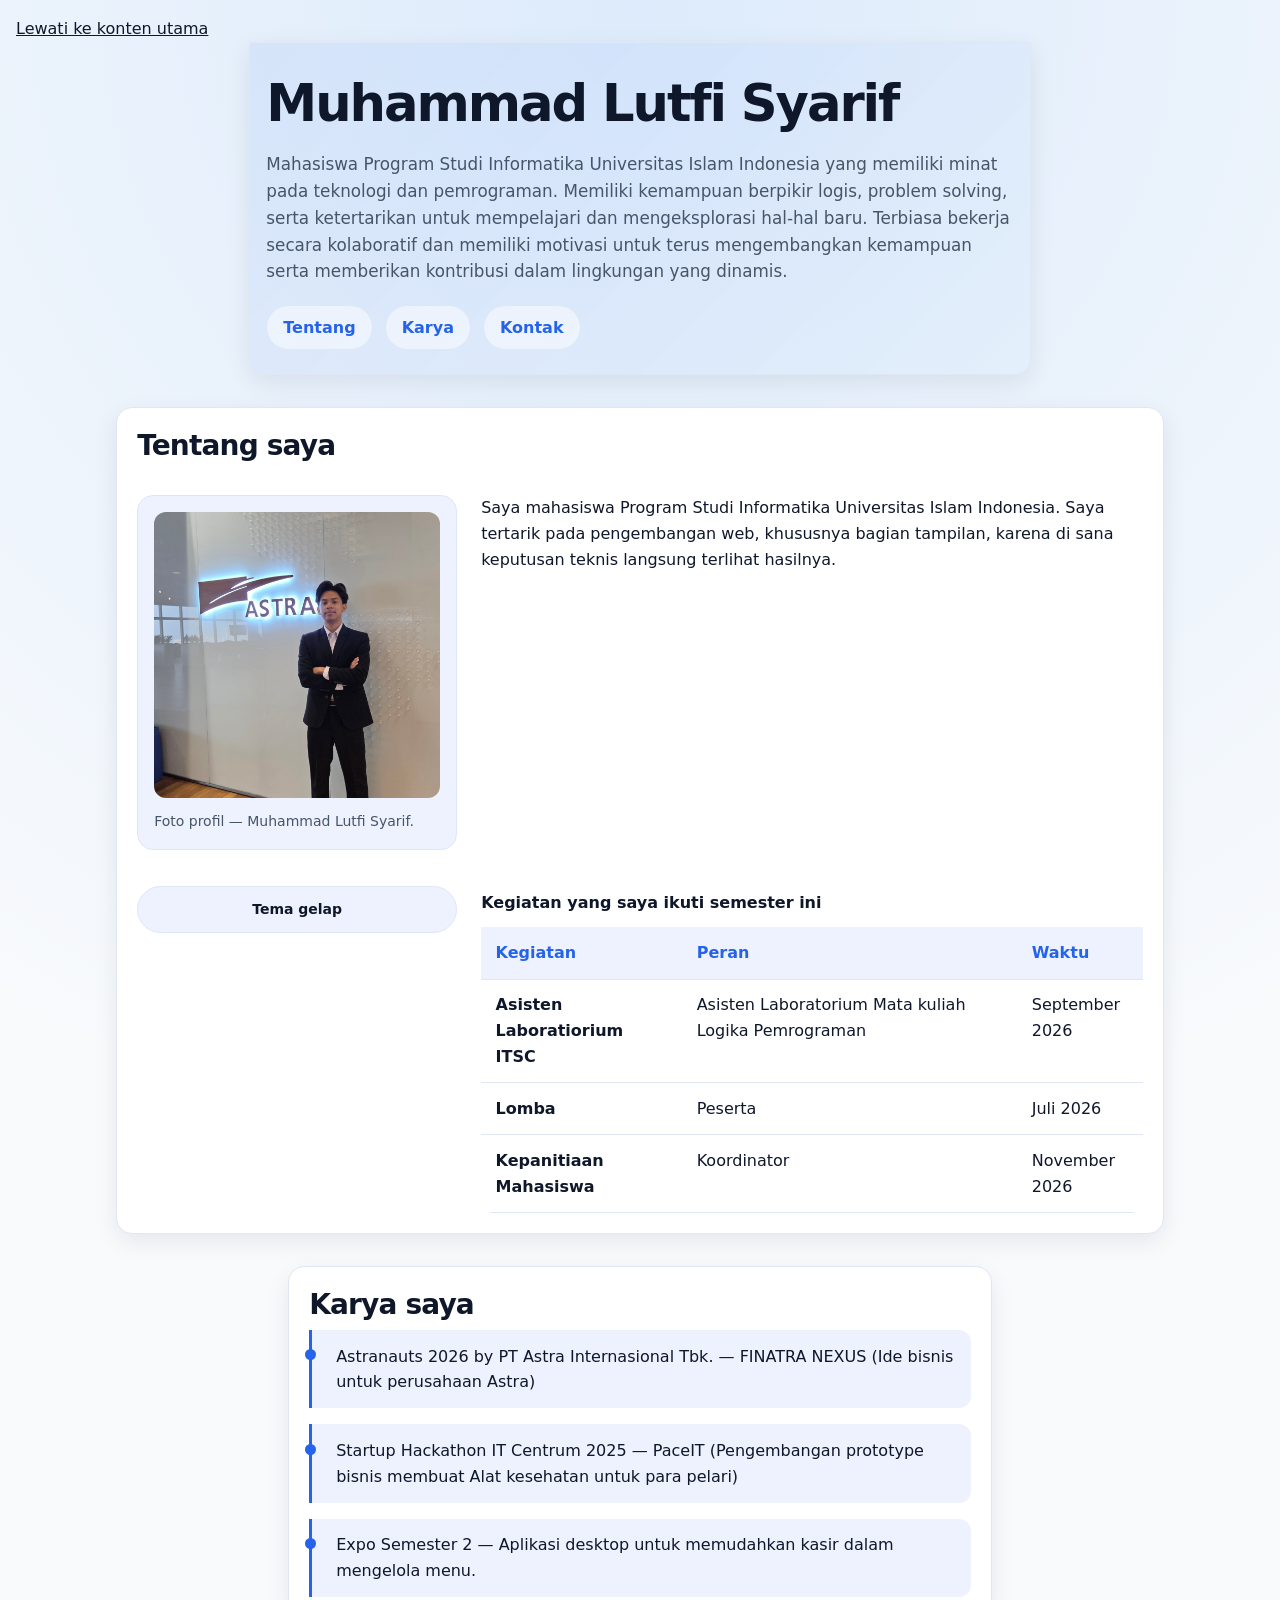
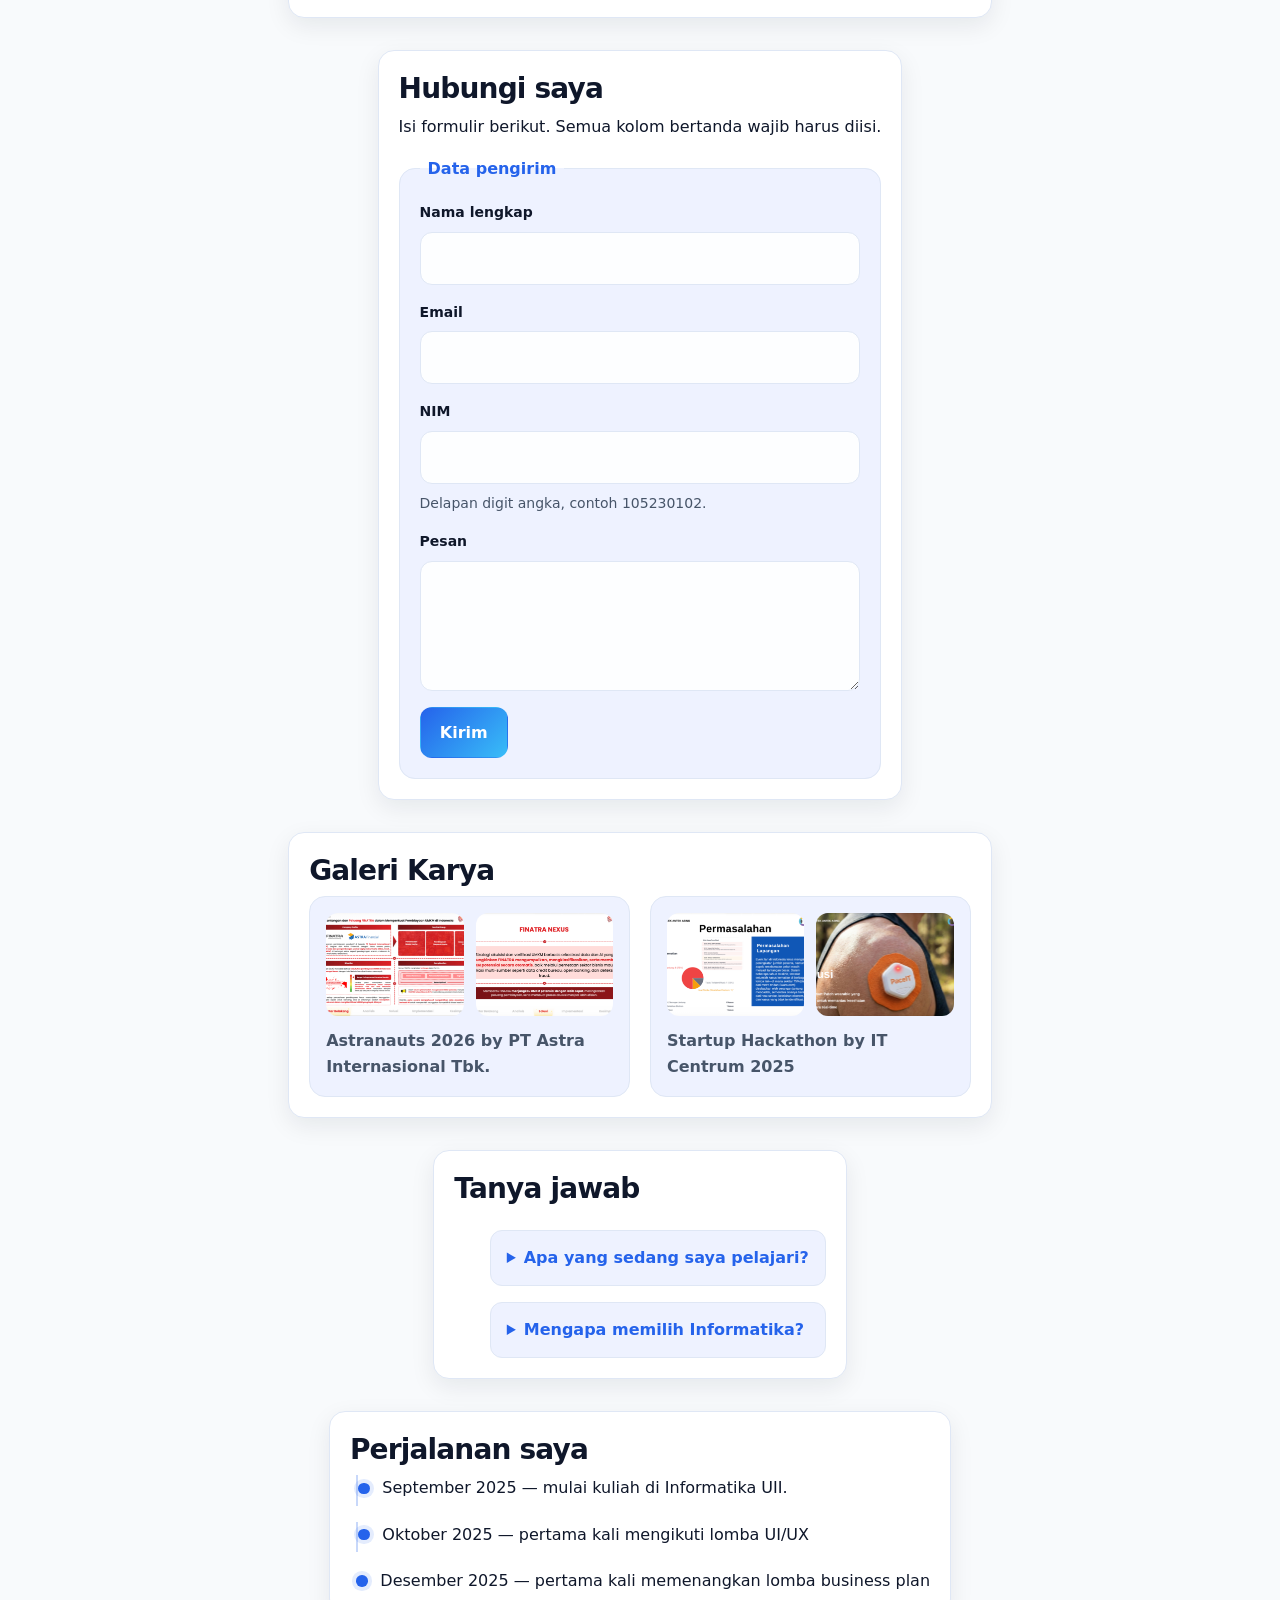
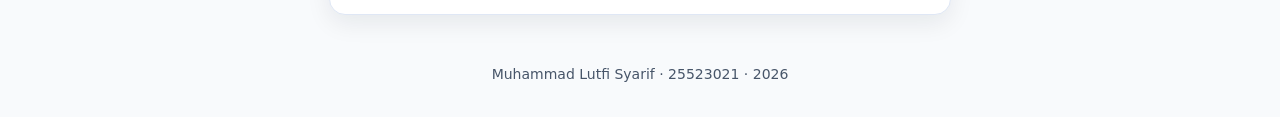
==== commit 1359d8bf: "menghubungkan skrip ke halaman" ====
--- a/profil.html
+++ b/profil.html
@@ -18,7 +18,7 @@
 <html lang="id">
 <head>
   <meta charset="utf-8">
-  <meta name="viewport" content="width=device-width, initial-scale=1">
+  <meta name="viewport" content="width=device-width, initial-scale=1.0">
   <meta name="color-scheme" content="light dark">
   <!-- ISI 1 — judul tab dan hasil pencarian. Ganti dengan nama Anda. -->
   <title>Profil Muhammad Lutfi Syarif — PABW 2026/2027</title>
@@ -223,5 +223,7 @@
     <!-- ISI 9 — nama, NIM, tahun. -->
     <p>Muhammad Lutfi Syarif · 25523021 · <time datetime="2026">2026</time></p>
   </footer>
+
+  <script type="module" src="js/app.js"></script>
 </body>
 </html>
--- a/css/base.css
+++ b/css/base.css
@@ -12,6 +12,9 @@
 }
 
 body {
+  display: grid;
+  grid-template-rows: auto minmax(0, 1fr) auto;
+  min-height: 100dvh;
   font-family: system-ui, "Segoe UI", Roboto, sans-serif;
   font-size: var(--text-md);
   line-height: 1.6;
--- a/css/layout.css
+++ b/css/layout.css
@@ -23,7 +23,12 @@
   flex-wrap: wrap;
   gap: var(--space-3);
   list-style: none;
+  margin: 0;
   padding: 0;
+}
+
+nav li {
+  display: flex;
 }
 
 nav a {
@@ -67,7 +72,7 @@
 
 #tentang {
   display: grid;
-  grid-template-columns: minmax(240px, 320px) minmax(0, 1fr);
+  grid-template-columns: minmax(240px, 320px) 1fr;
   gap: var(--space-6);
   align-items: start;
 }
@@ -78,7 +83,7 @@
 #galeri > h2,
 #tanya-jawab > h2,
 #lini-masa > h2 {
-  grid-column: 1 / -1;
+  grid-column: 1 / span 2;
   margin-bottom: var(--space-2);
 }
 
@@ -109,7 +114,7 @@
 #galeri > ul,
 #tanya-jawab > details,
 #lini-masa > ol {
-  grid-column: 2;
+  grid-column: 2 / span 1;
   min-width: 0;
 }
 
@@ -209,14 +214,16 @@
 
 #galeri ul {
   display: grid;
-  grid-template-columns: repeat(auto-fit, minmax(240px, 1fr));
+  grid-template-columns: repeat(auto-fit, minmax(16rem, 1fr));
   gap: var(--space-5);
   list-style: none;
   padding-left: 0;
 }
 
 #galeri li figure {
-  display: grid;
+  display: flex;
+  flex-direction: row;
+  flex-wrap: wrap;
   gap: var(--space-3);
   padding: var(--space-4);
   border: 1px solid var(--color-border);
@@ -225,6 +232,8 @@
 }
 
 #galeri li figure img {
+  flex: 1 1 0;
+  min-width: 0;
   border-radius: var(--radius-md);
   aspect-ratio: 4 / 3;
   object-fit: cover;
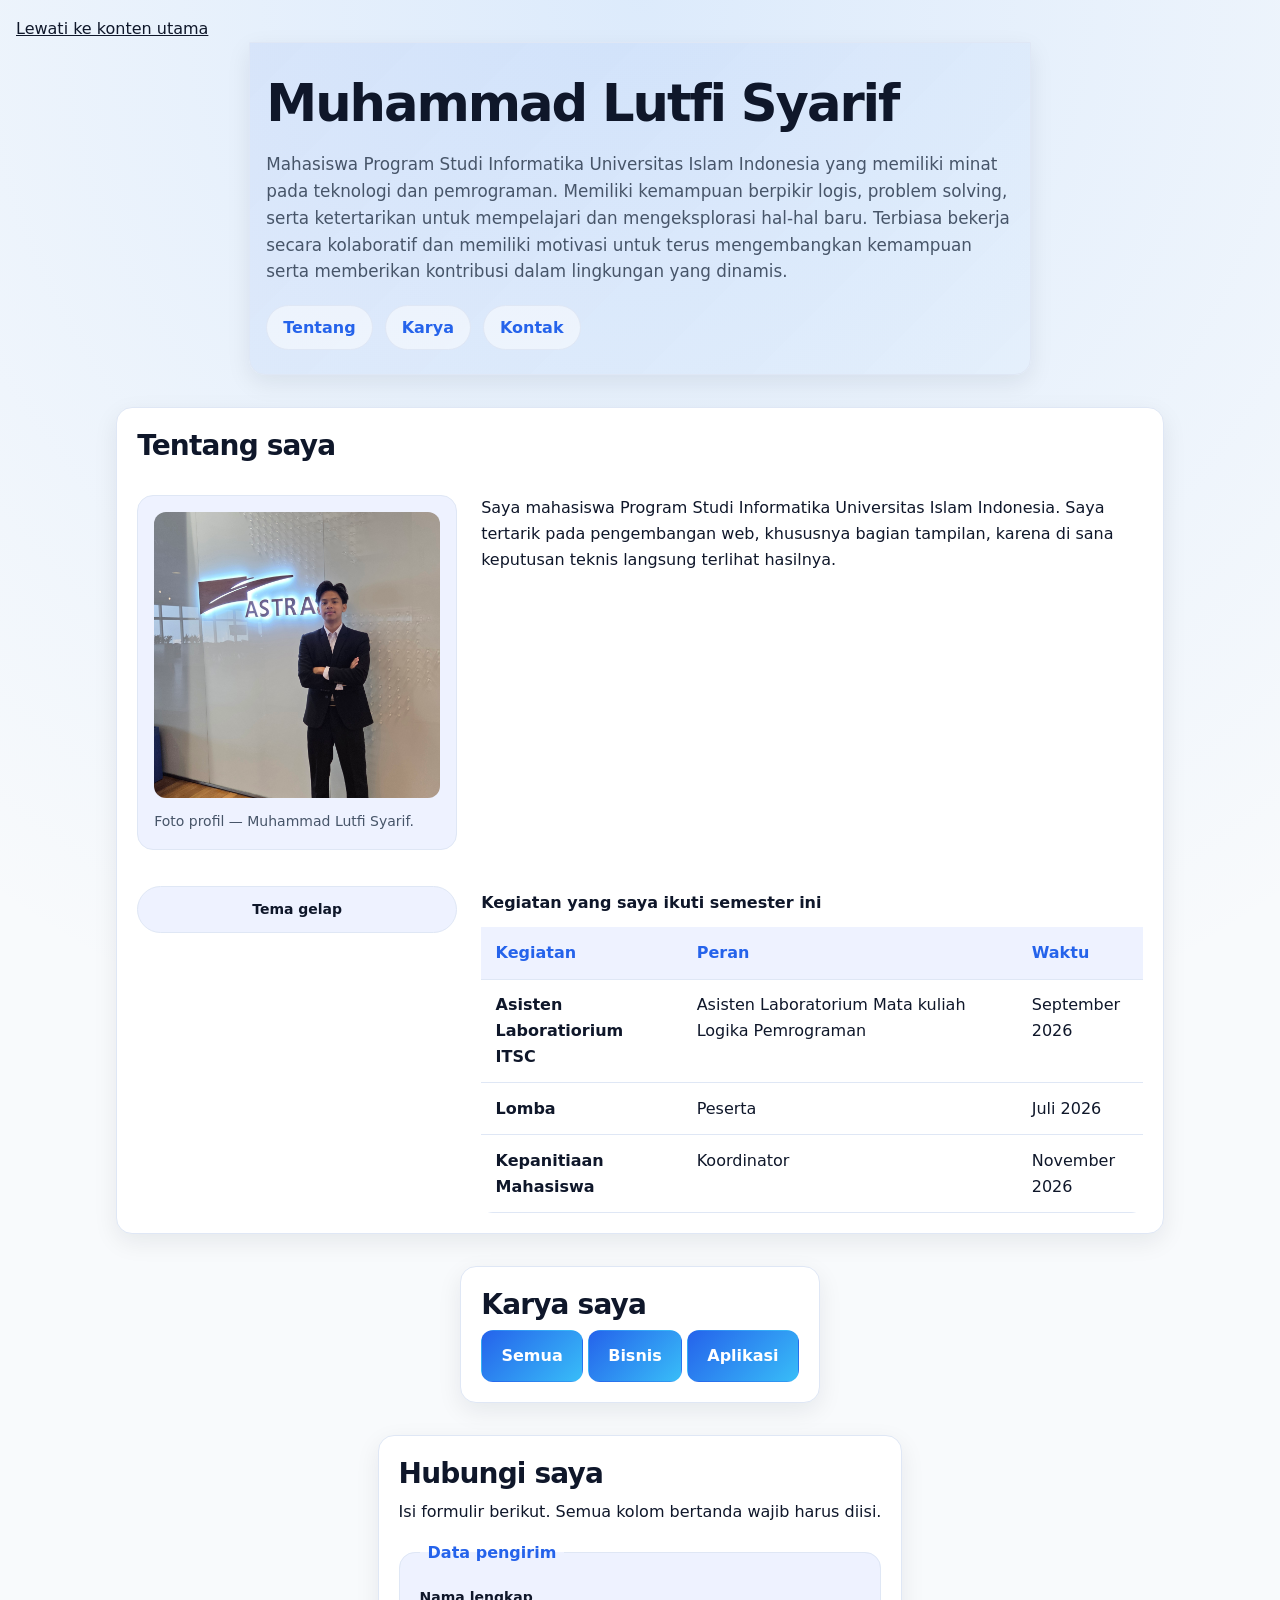
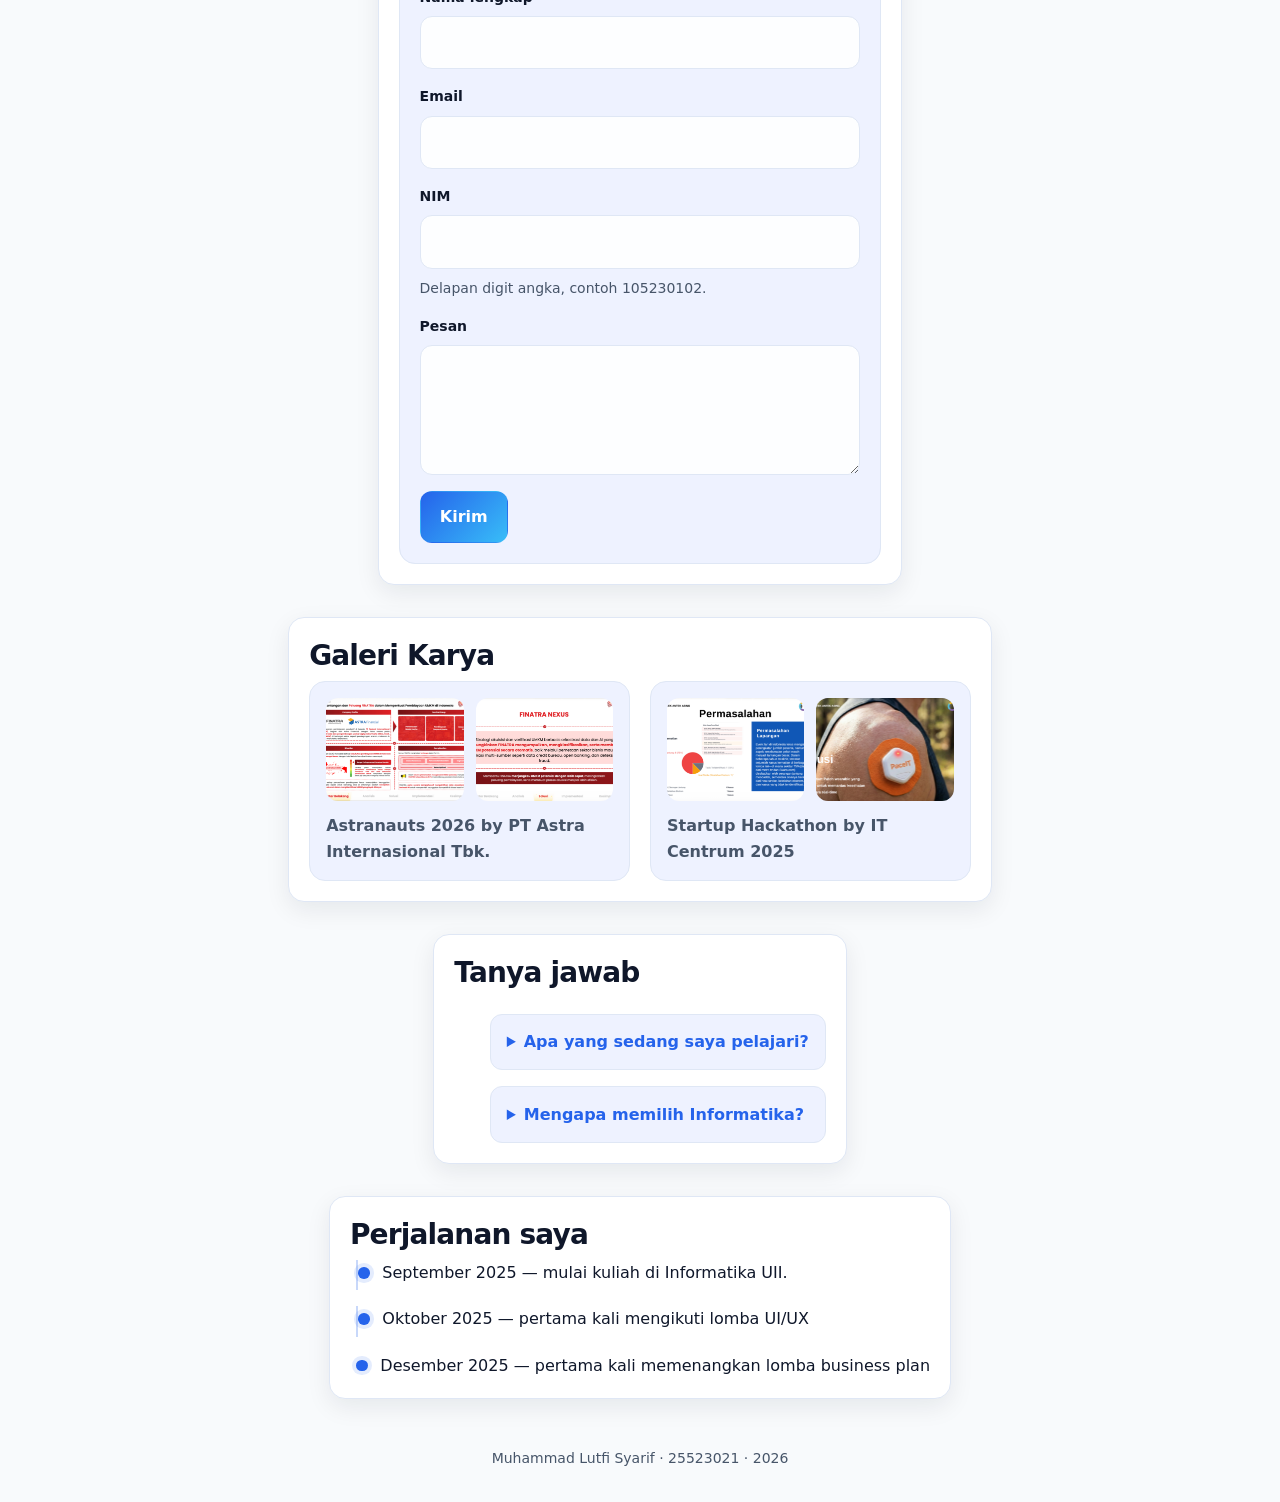
==== commit 779c4b12: "pilih elemennya dulu" ====
--- a/profil.html
+++ b/profil.html
@@ -114,11 +114,13 @@
       <h2>Karya saya</h2>
       <!-- ISI 7 — tiga karya, proyek, atau hal yang pernah Anda buat.
            Boleh tugas kuliah, karya pribadi, atau hobi. -->
-      <ul>
-        <li>Astranauts 2026 by PT Astra Internasional Tbk. — FINATRA NEXUS (Ide bisnis untuk perusahaan Astra)</li>
-        <li>Startup Hackathon IT Centrum 2025 — PaceIT (Pengembangan prototype bisnis membuat Alat kesehatan untuk para pelari)</li>
-        <li>Expo Semester 2 — Aplikasi desktop untuk memudahkan kasir dalam mengelola menu.</li>
-      </ul>
+      <div id="filter">
+        <button type="button" data-kategori="semua" class="aktif">Semua</button>
+        <button type="button" data-kategori="bisnis">Bisnis</button>
+        <button type="button" data-kategori="aplikasi">Aplikasi</button>
+      </div>
+        <ul id="daftar"></ul>
+          <p id="pesan-kosong" hidden>Tidak ada proyek pada kategori itu.</p>
     </section>
 
     <section id="kontak">
@@ -225,5 +227,6 @@
   </footer>
 
   <script type="module" src="js/app.js"></script>
+  <script type="module" src="js/dom.js"></script>
 </body>
 </html>
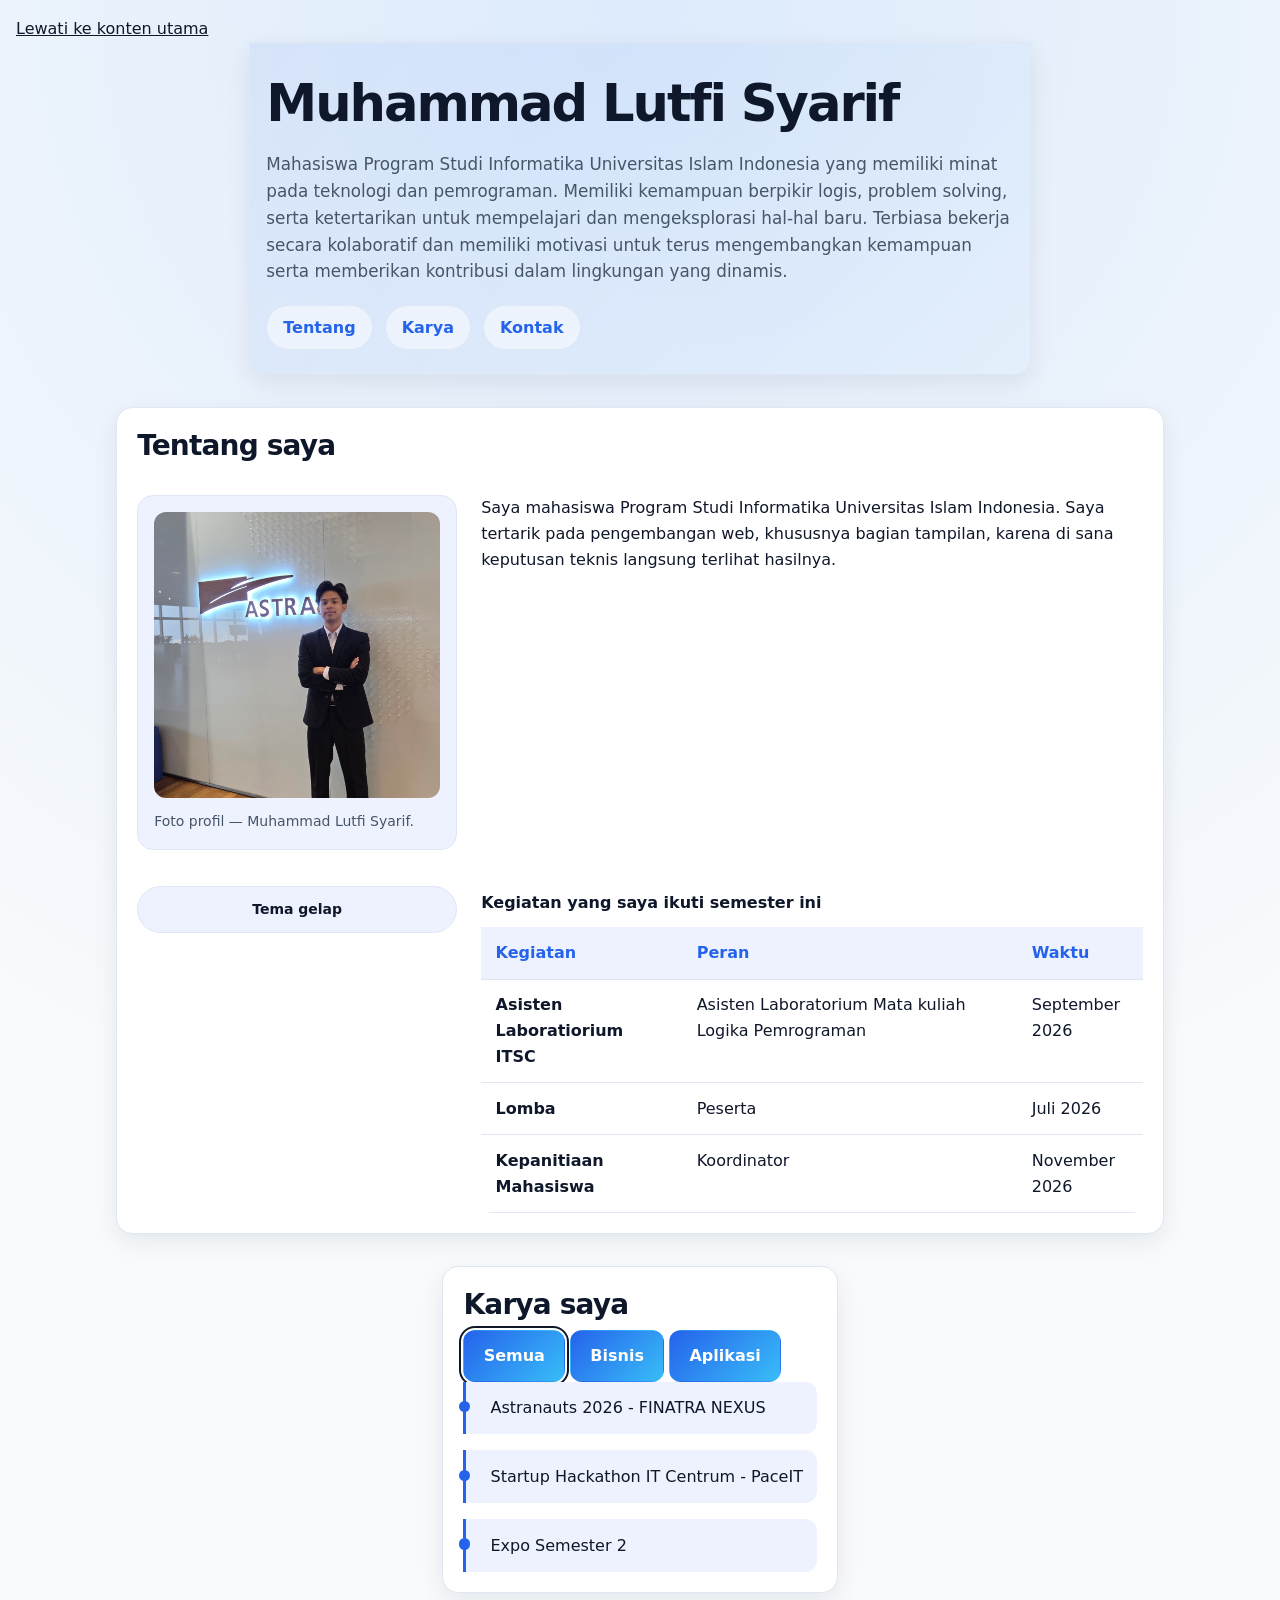
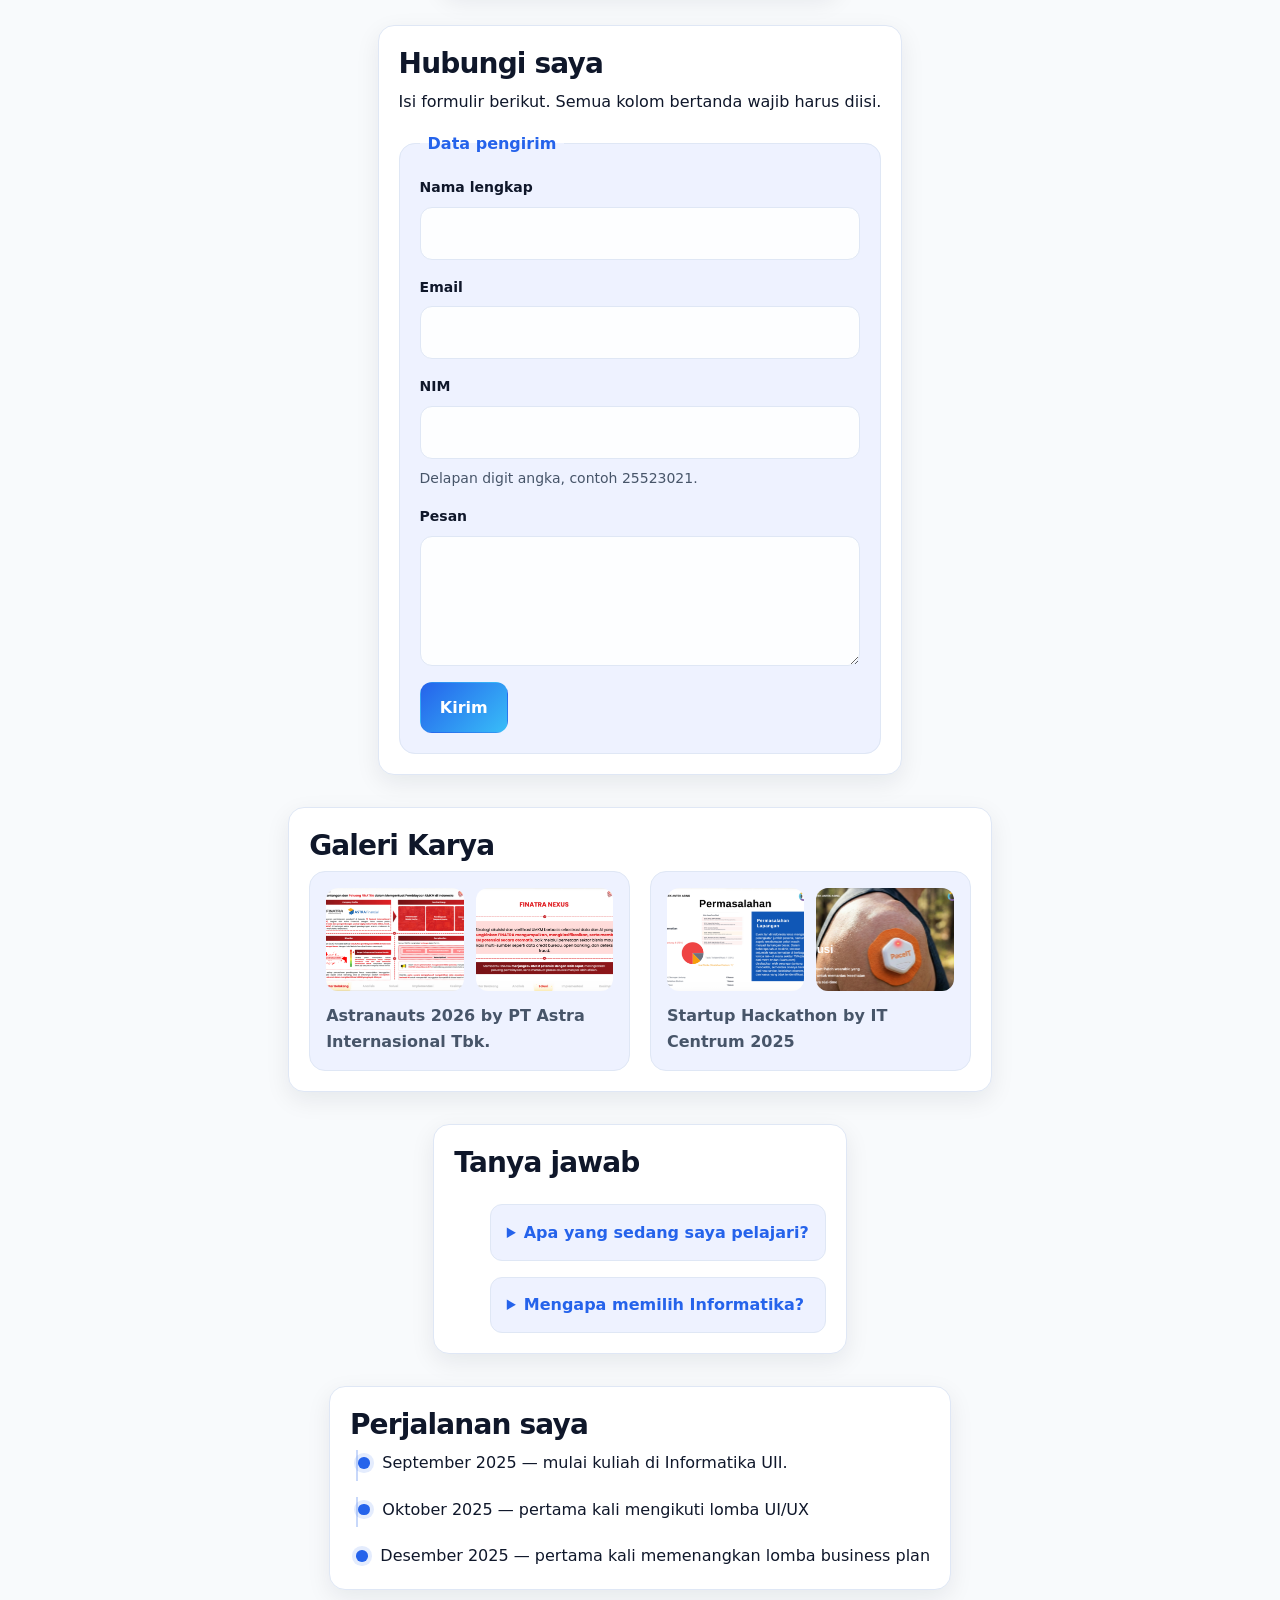
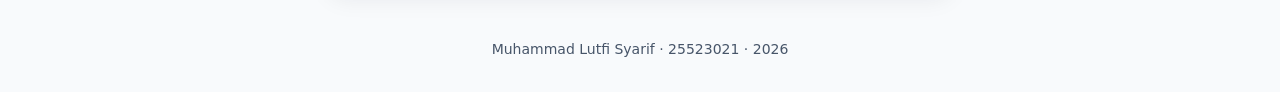
==== commit 117213df: "render dan validasi" ====
--- a/profil.html
+++ b/profil.html
@@ -119,41 +119,46 @@
         <button type="button" data-kategori="bisnis">Bisnis</button>
         <button type="button" data-kategori="aplikasi">Aplikasi</button>
       </div>
-        <ul id="daftar"></ul>
-          <p id="pesan-kosong" hidden>Tidak ada proyek pada kategori itu.</p>
+      <ul id="daftar"></ul>
+      <p id="pesan-kosong" hidden>Tidak ada proyek pada kategori itu.</p>
     </section>
 
     <section id="kontak">
       <h2>Hubungi saya</h2>
       <p>Isi formulir berikut. Semua kolom bertanda wajib harus diisi.</p>
 
-      <form action="#" method="post">
+      <form action="#" method="post" novalidate>
         <fieldset>
           <legend>Data pengirim</legend>
 
           <p>
             <label for="nama">Nama lengkap</label>
             <input id="nama" name="nama" type="text"
-                   autocomplete="name" required>
+                   autocomplete="name" aria-describedby="nama-galat" required>
+            <span class="pesan-galat" id="nama-galat"></span>
           </p>
 
           <p>
             <label for="email">Email</label>
             <input id="email" name="email" type="email"
-                   autocomplete="email" required>
+                   autocomplete="email" aria-describedby="email-galat" required>
+            <span class="pesan-galat" id="email-galat"></span>
           </p>
 
           <p>
             <label for="nim">NIM</label>
             <!-- ISI 8 — ganti angka di dalam pattern dengan NIM Anda sendiri. -->
             <input id="nim" name="nim" type="text" inputmode="numeric"
-                   pattern="25523021{8}" aria-describedby="nim-bantuan" required>
-            <span id="nim-bantuan">Delapan digit angka, contoh 105230102.</span>
+                   pattern="[0-9]{8}" aria-describedby="nim-bantuan nim-galat" required>
+            <span id="nim-bantuan">Delapan digit angka, contoh 25523021.</span>
+            <span class="pesan-galat" id="nim-galat"></span>
           </p>
 
           <p>
             <label for="pesan">Pesan</label>
-            <textarea id="pesan" name="pesan" rows="4" required></textarea>
+            <textarea id="pesan" name="pesan" rows="4"
+                      aria-describedby="pesan-galat" required></textarea>
+            <span class="pesan-galat" id="pesan-galat"></span>
           </p>
 
           <button type="submit">Kirim</button>
@@ -229,4 +234,4 @@
   <script type="module" src="js/app.js"></script>
   <script type="module" src="js/dom.js"></script>
 </body>
-</html>
+</html>
--- a/css/komponen.css
+++ b/css/komponen.css
@@ -56,6 +56,11 @@
   box-shadow: 0 12px 24px rgba(37, 99, 235, 0.2);
 }
 
+.aktif {
+  outline: 2px solid var(--color-fg);
+  outline-offset: 2px;
+}
+
 :focus-visible {
   outline: 2px solid var(--color-focus);
   outline-offset: 2px;
@@ -88,4 +93,8 @@
 
 .form-kolom:has(input:user-invalid) .pesan-galat {
   display: block;
+}
+
+.pesan-galat:not(:empty) {
+  display: block;
 }
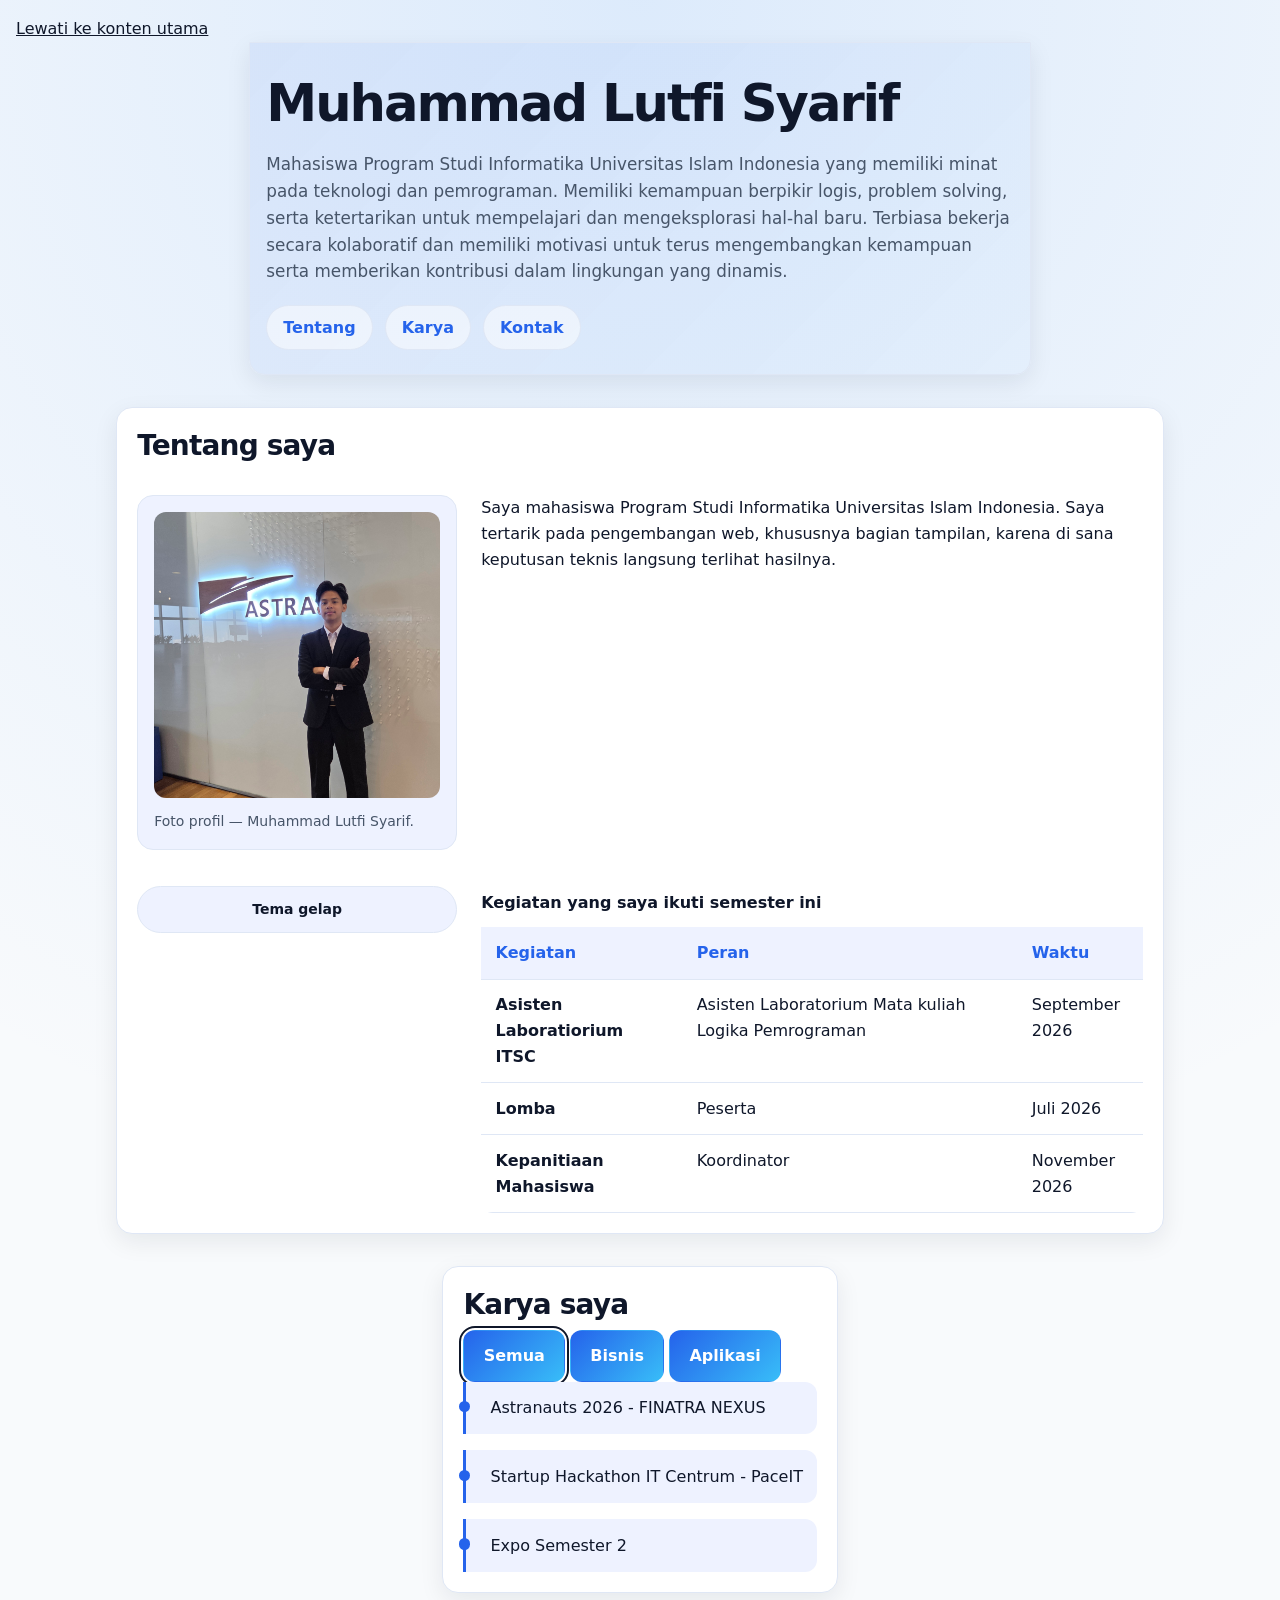
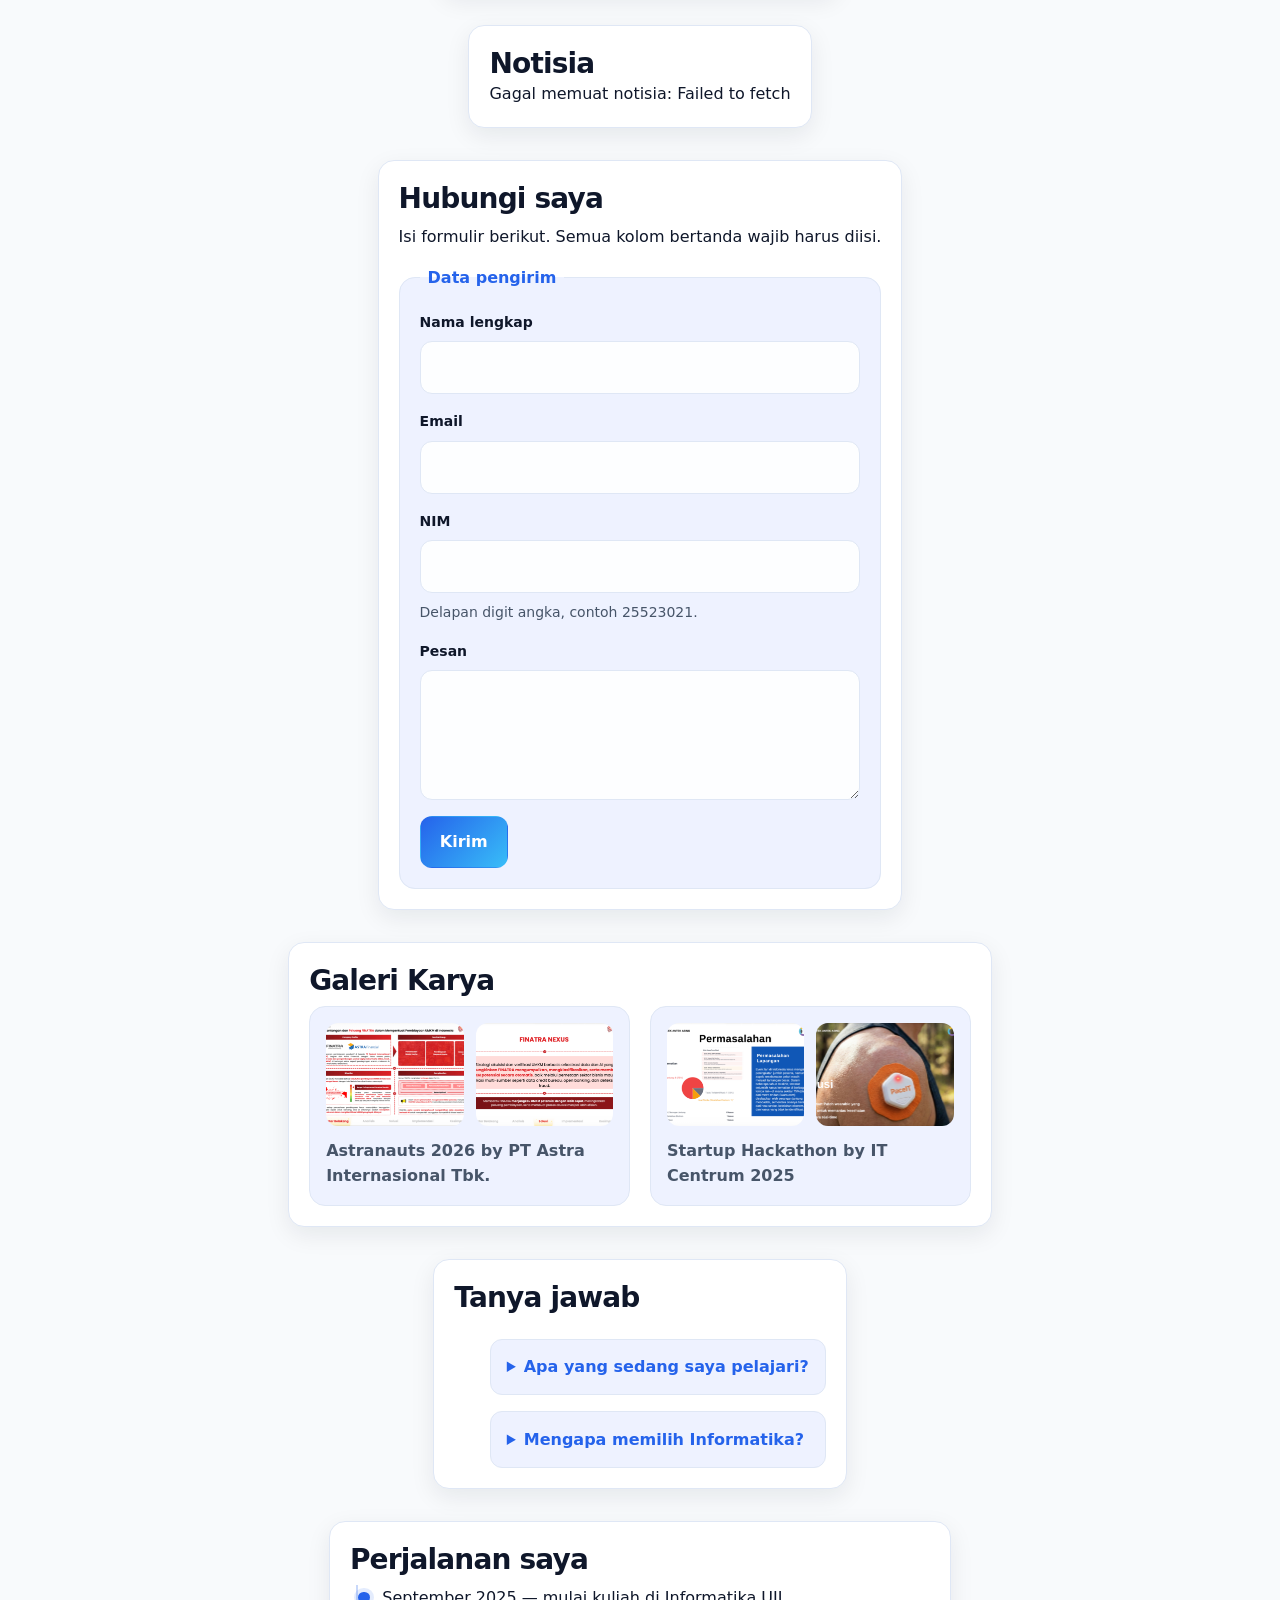
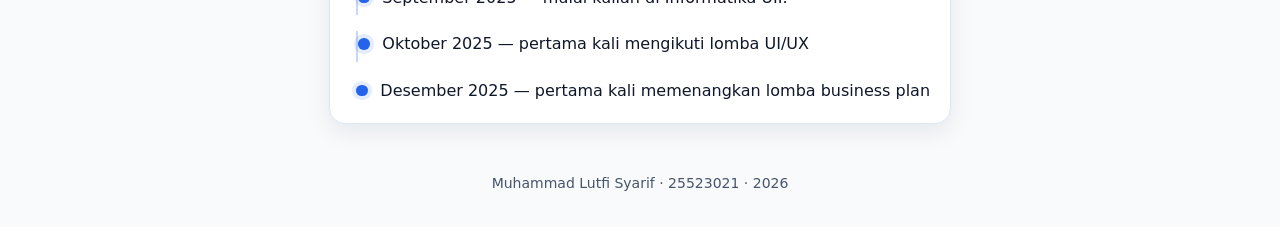
==== commit c1522fe3: "async, await, dan satu try/catch" ====
--- a/profil.html
+++ b/profil.html
@@ -123,6 +123,12 @@
       <p id="pesan-kosong" hidden>Tidak ada proyek pada kategori itu.</p>
     </section>
 
+        <section id="notisia-bagian">
+      <h2>Notisia</h2>
+      <p id="status-notisia" role="status"></p>
+      <ul id="notisia"></ul>
+    </section>
+
     <section id="kontak">
       <h2>Hubungi saya</h2>
       <p>Isi formulir berikut. Semua kolom bertanda wajib harus diisi.</p>
